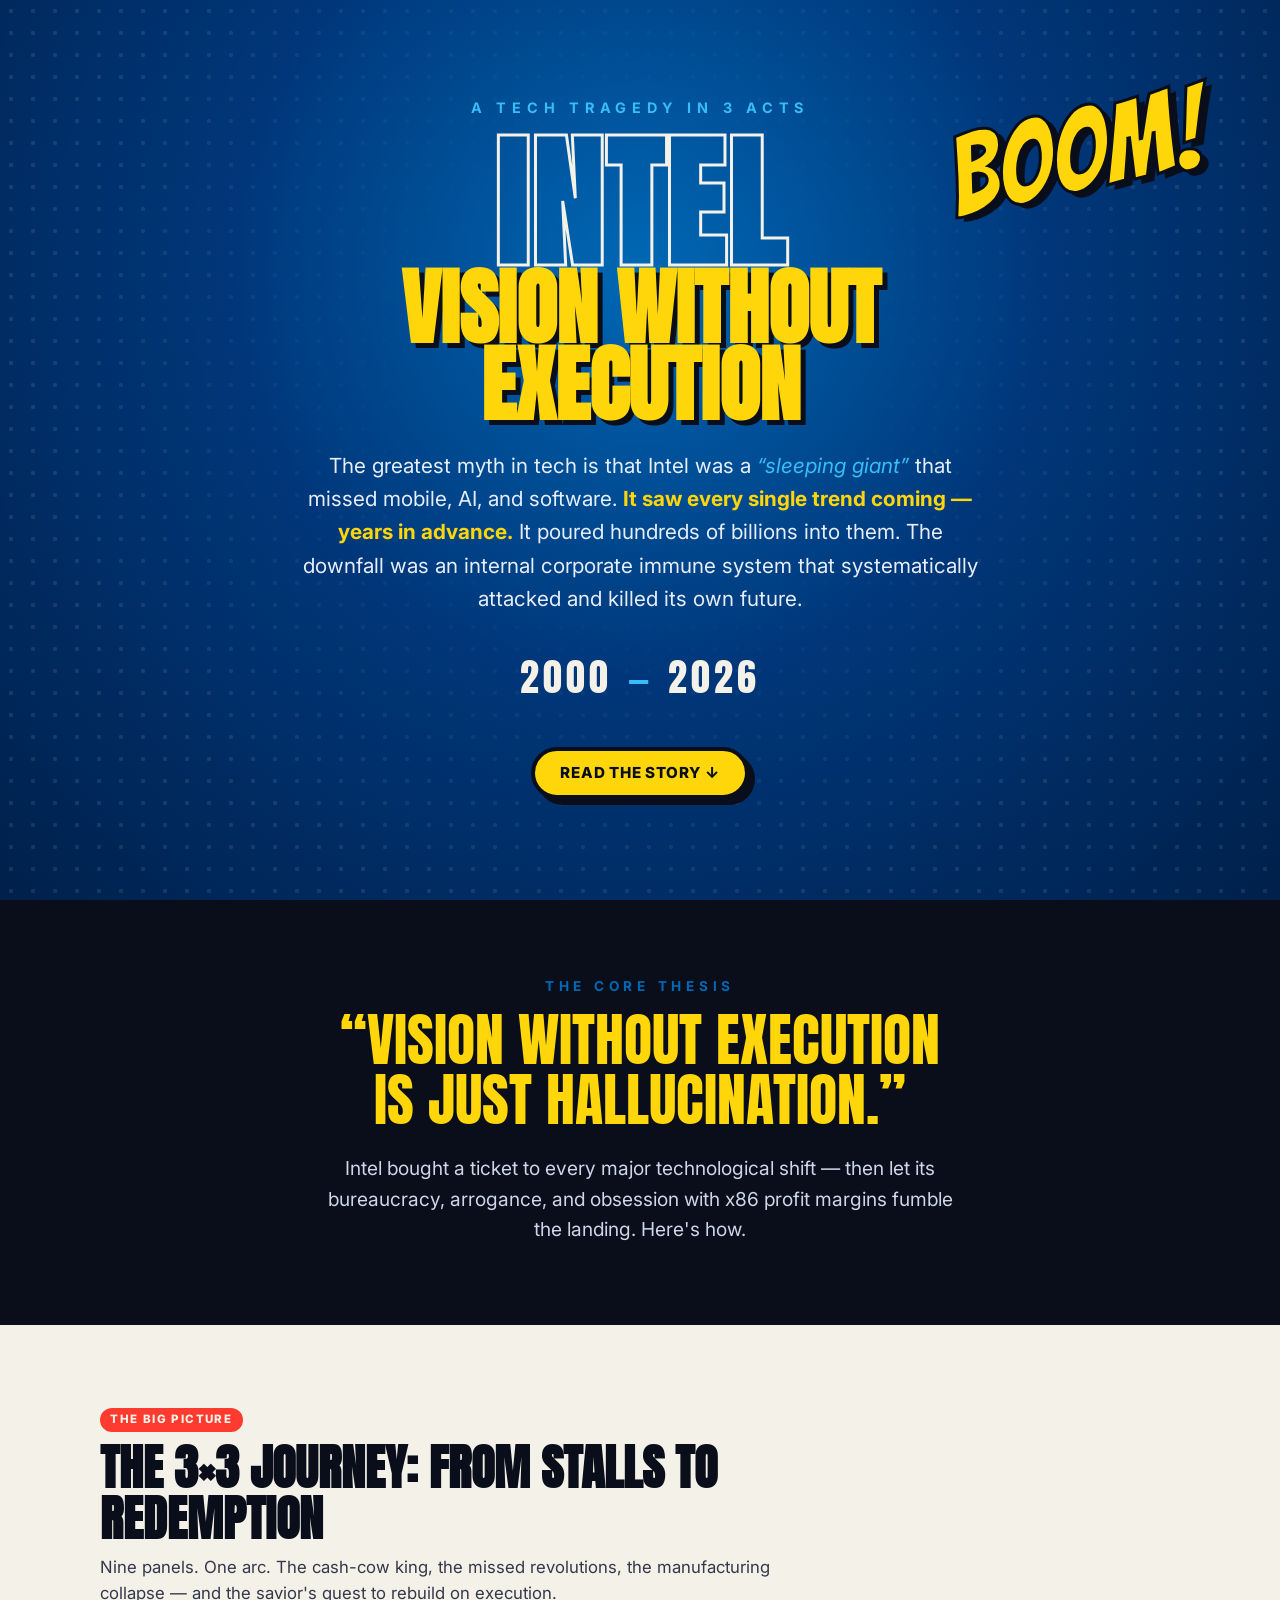
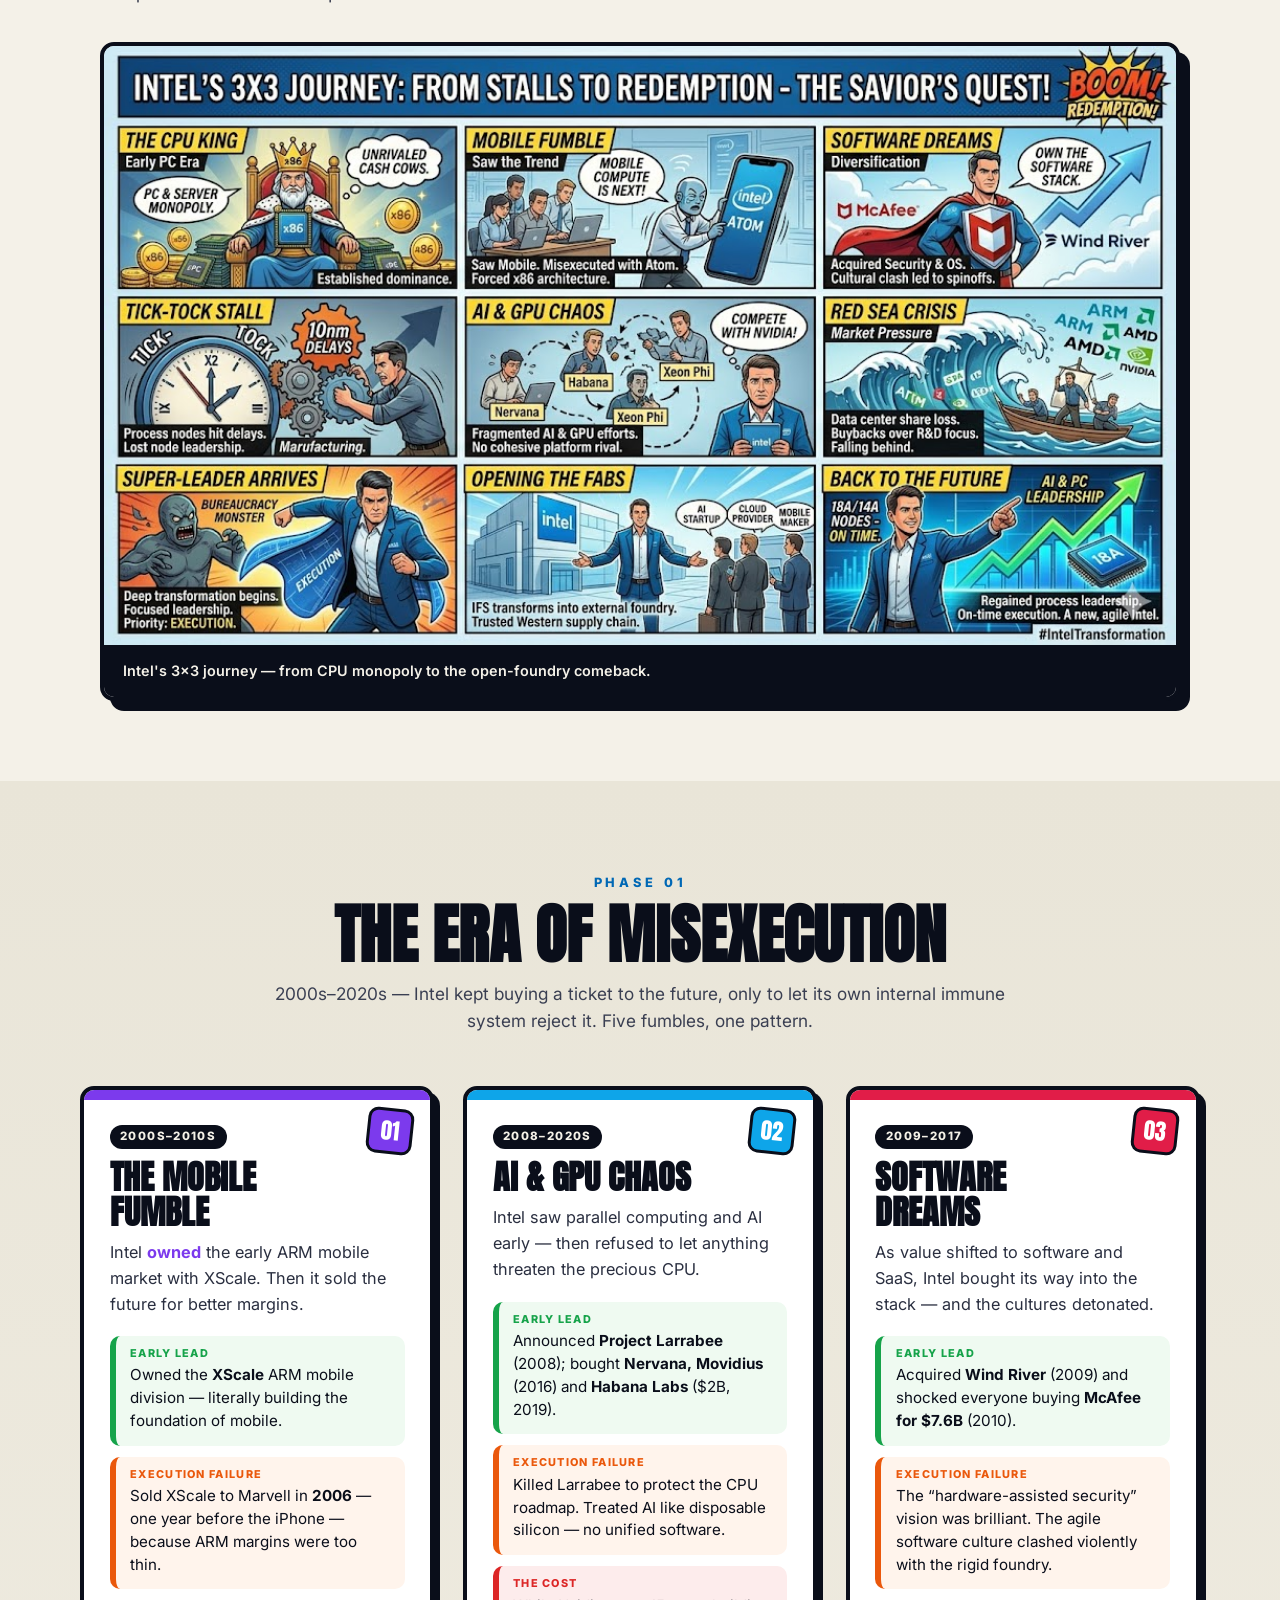
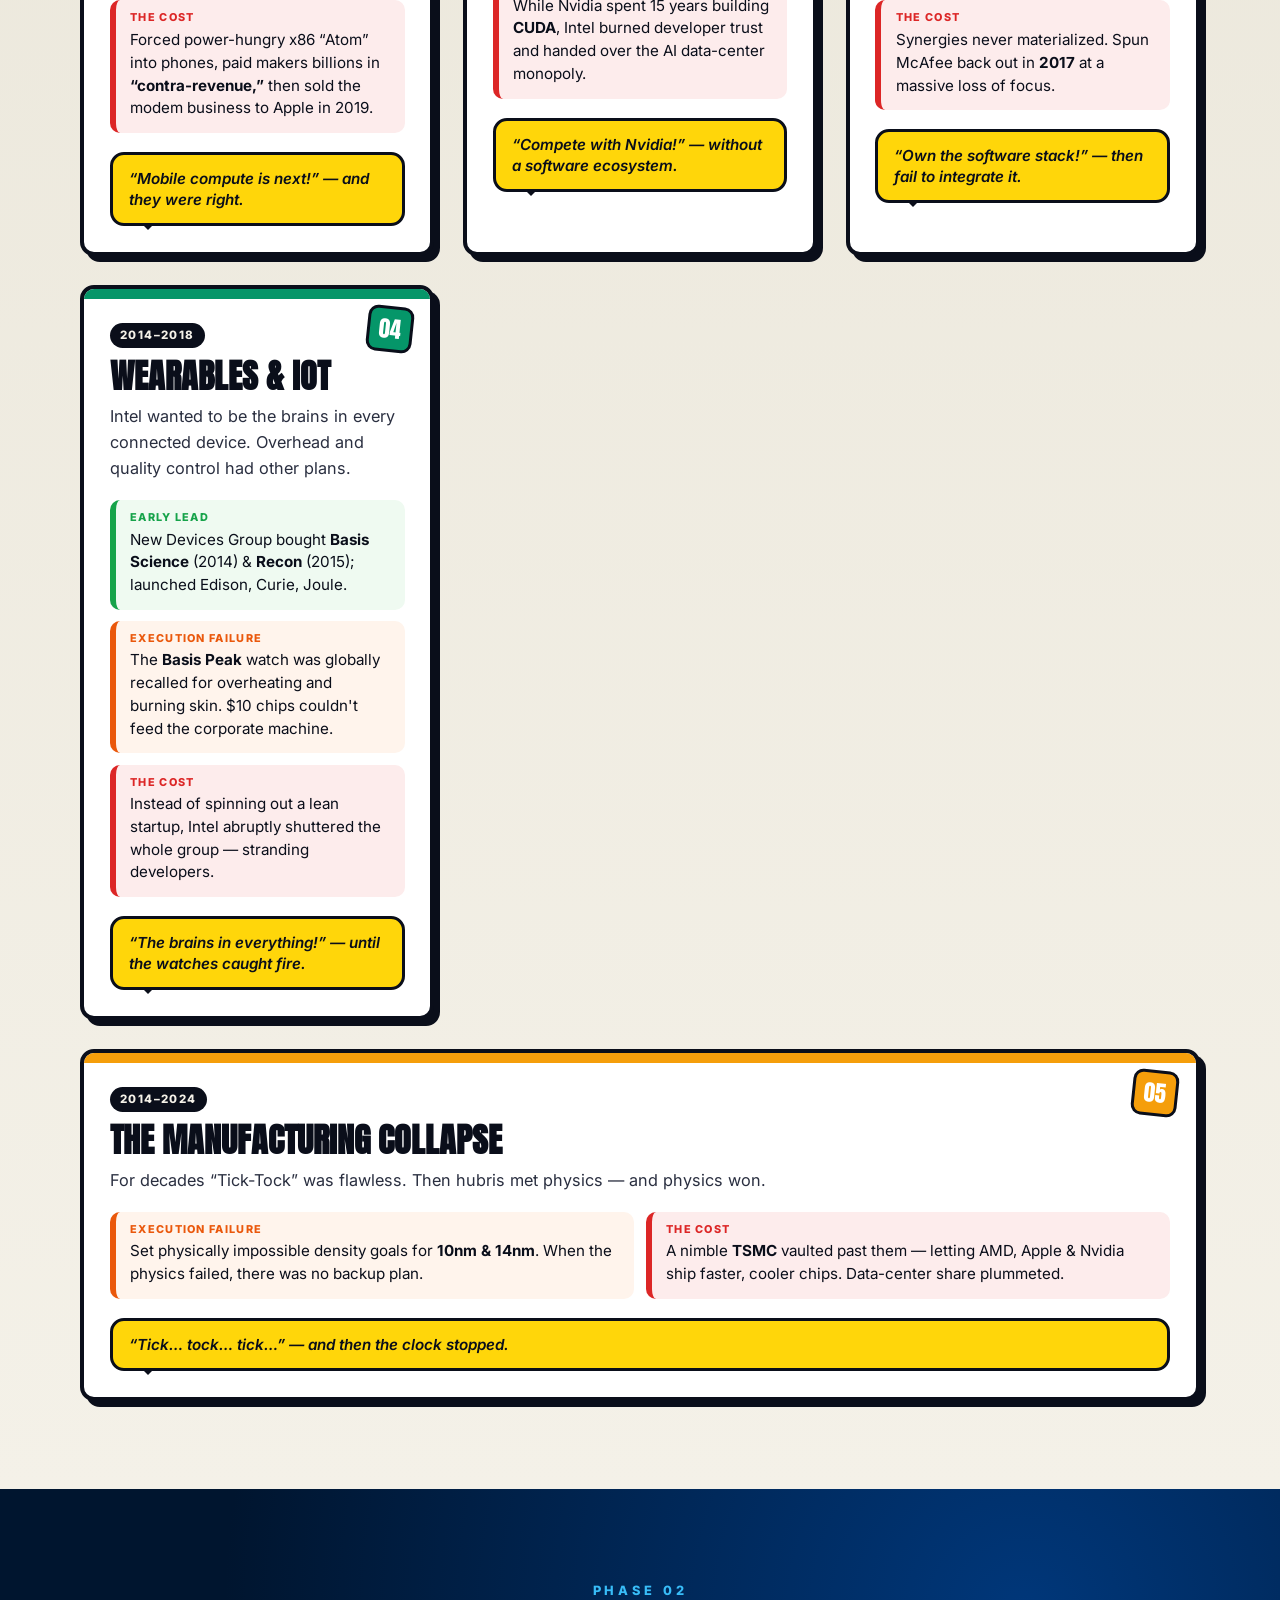
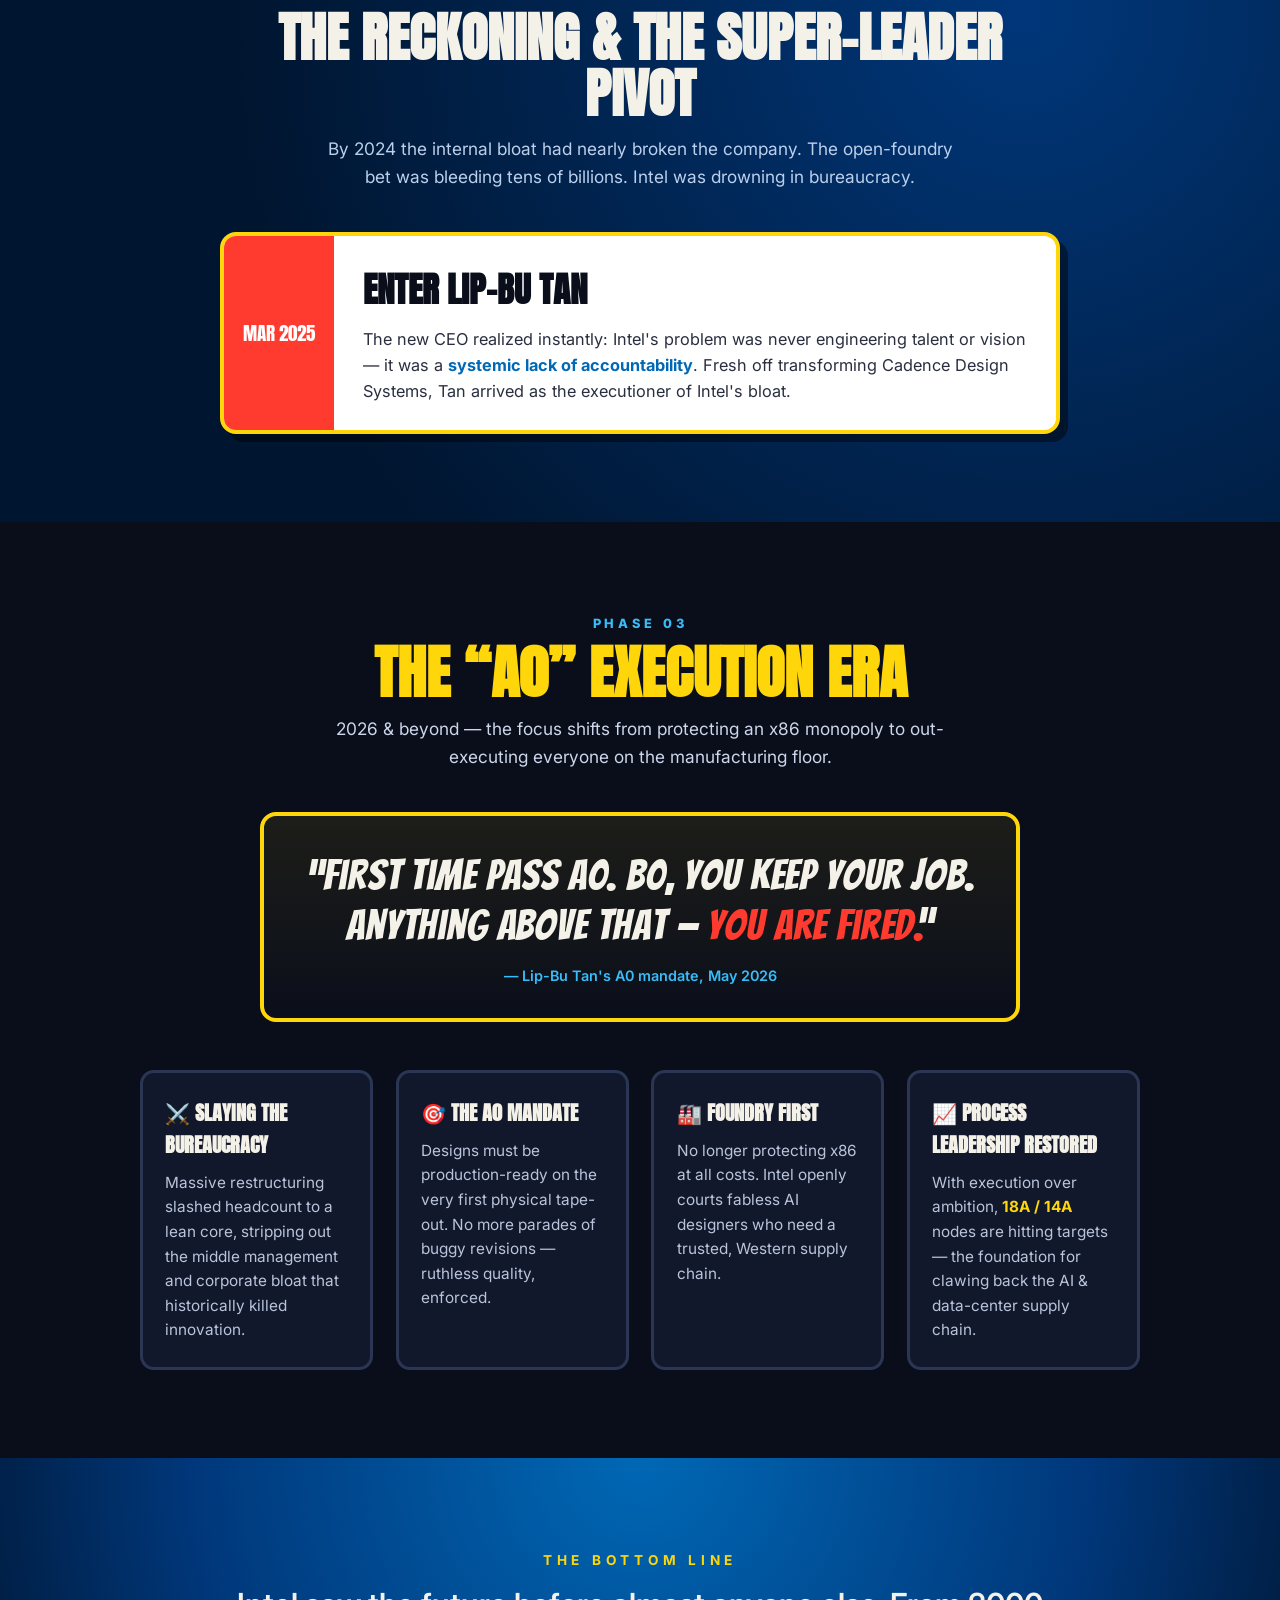
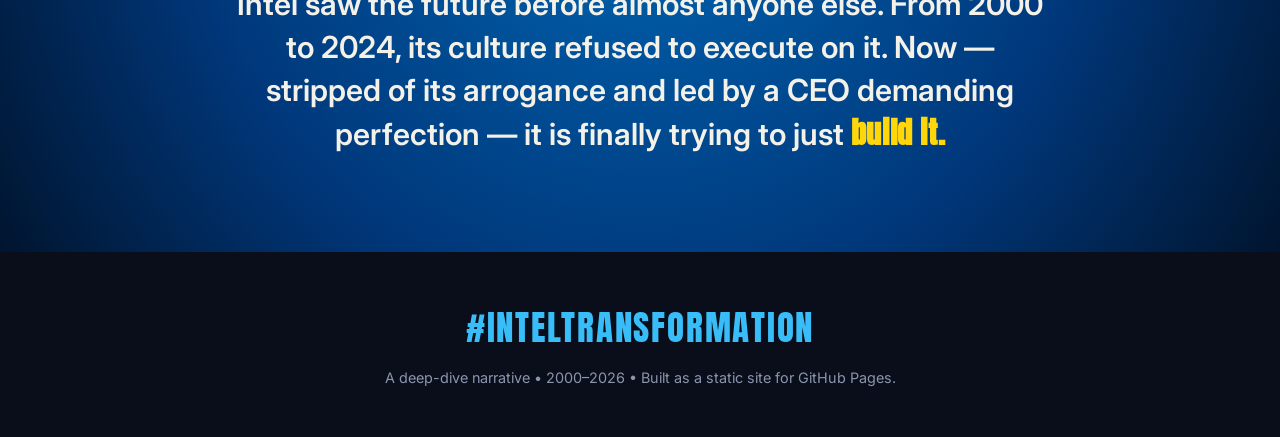
==== index.html @ d23769c8 "Intel: Vision Without Execution — comic-style deep dive (2000–2026) A single-page GitHub Pages site " ====
<!DOCTYPE html>
<html lang="en">
<head>
<meta charset="UTF-8" />
<meta name="viewport" content="width=device-width, initial-scale=1.0" />
<title>Intel: Vision Without Execution — The 3×3 Journey (2000–2026)</title>
<meta name="description" content="Intel never lacked vision — it lacked execution. A comic-style deep dive into how Intel saw every major tech revolution coming, fumbled all of them, and how the brutal 'A0' era under Lip-Bu Tan is forcing the turnaround." />
<link rel="preconnect" href="https://fonts.googleapis.com" />
<link rel="preconnect" href="https://fonts.gstatic.com" crossorigin />
<link href="https://fonts.googleapis.com/css2?family=Bangers&family=Anton&family=Archivo+Black&family=Inter:wght@400;500;600;700;800&display=swap" rel="stylesheet" />
<link rel="stylesheet" href="styles.css" />
</head>
<body>

<!-- ===== HERO ===== -->
<header class="hero">
  <div class="hero__halftone" aria-hidden="true"></div>
  <div class="hero__burst" aria-hidden="true">BOOM!</div>
  <div class="hero__inner">
    <p class="hero__kicker">A TECH TRAGEDY IN 3 ACTS</p>
    <h1 class="hero__title">
      <span class="hero__title-line stroke">INTEL</span>
      <span class="hero__title-line accent">VISION WITHOUT<br/>EXECUTION</span>
    </h1>
    <p class="hero__thesis">
      The greatest myth in tech is that Intel was a <em>“sleeping giant”</em> that missed mobile,
      AI, and software. <strong>It saw every single trend coming — years in advance.</strong>
      It poured hundreds of billions into them. The downfall was an internal corporate immune
      system that systematically attacked and killed its own future.
    </p>
    <div class="hero__years">
      <span>2000</span><span class="hero__dash">—</span><span>2026</span>
    </div>
    <a class="hero__scroll" href="#thesis">Read the story ↓</a>
  </div>
</header>

<!-- ===== THE THESIS BANNER ===== -->
<section id="thesis" class="thesis">
  <div class="thesis__panel">
    <h2 class="section-eyebrow">THE CORE THESIS</h2>
    <p class="thesis__big">“Vision without execution<br/>is just hallucination.”</p>
    <p class="thesis__sub">
      Intel bought a ticket to every major technological shift — then let its bureaucracy,
      arrogance, and obsession with x86 profit margins fumble the landing. Here's how.
    </p>
  </div>
</section>

<!-- ===== FEATURED INFOGRAPHIC ===== -->
<section class="feature">
  <div class="feature__wrap">
    <div class="feature__caption">
      <span class="tag tag--boom">THE BIG PICTURE</span>
      <h2>The 3×3 Journey: From Stalls to Redemption</h2>
      <p>Nine panels. One arc. The cash-cow king, the missed revolutions, the manufacturing
         collapse — and the savior's quest to rebuild on execution.</p>
    </div>
    <figure class="feature__figure">
      <img src="assets/intel-journey-infographic.png"
           alt="Intel's 3x3 Journey infographic: nine comic panels charting the rise, stalls, and redemption from the CPU King era through mobile, software, AI, the manufacturing tick-tock stall, market pressure, the arrival of a super-leader, opening the fabs, and the 18A/14A on-time turnaround." />
      <figcaption>Intel's 3×3 journey — from CPU monopoly to the open-foundry comeback.</figcaption>
    </figure>
  </div>
</section>

<!-- ===== PHASE 1: THE FUMBLES ===== -->
<section class="phase">
  <div class="phase__header">
    <span class="phase__num">PHASE 01</span>
    <h2 class="phase__title">The Era of Misexecution</h2>
    <p class="phase__dek">2000s–2020s — Intel kept buying a ticket to the future, only to let its
       own internal immune system reject it. Five fumbles, one pattern.</p>
  </div>

  <ol class="panels">

    <!-- 1: MOBILE -->
    <li class="panel panel--mobile">
      <div class="panel__chip">01</div>
      <span class="tag">2000s–2010s</span>
      <h3 class="panel__title">The Mobile Fumble</h3>
      <p class="panel__lead">Intel <strong>owned</strong> the early ARM mobile market with XScale.
         Then it sold the future for better margins.</p>
      <div class="panel__beats">
        <div class="beat beat--lead"><span>EARLY LEAD</span>
          Owned the <strong>XScale</strong> ARM mobile division — literally building the foundation of mobile.</div>
        <div class="beat beat--fail"><span>EXECUTION FAILURE</span>
          Sold XScale to Marvell in <strong>2006</strong> — one year before the iPhone — because ARM margins were too thin.</div>
        <div class="beat beat--cost"><span>THE COST</span>
          Forced power-hungry x86 “Atom” into phones, paid makers billions in <strong>“contra-revenue,”</strong> then sold the modem business to Apple in 2019.</div>
      </div>
      <p class="speech">“Mobile compute is next!” — and they were right.</p>
    </li>

    <!-- 2: AI & GPU -->
    <li class="panel panel--ai">
      <div class="panel__chip">02</div>
      <span class="tag">2008–2020s</span>
      <h3 class="panel__title">AI &amp; GPU Chaos</h3>
      <p class="panel__lead">Intel saw parallel computing and AI early — then refused to let
         anything threaten the precious CPU.</p>
      <div class="panel__beats">
        <div class="beat beat--lead"><span>EARLY LEAD</span>
          Announced <strong>Project Larrabee</strong> (2008); bought <strong>Nervana, Movidius</strong> (2016) and <strong>Habana Labs</strong> ($2B, 2019).</div>
        <div class="beat beat--fail"><span>EXECUTION FAILURE</span>
          Killed Larrabee to protect the CPU roadmap. Treated AI like disposable silicon — no unified software.</div>
        <div class="beat beat--cost"><span>THE COST</span>
          While Nvidia spent 15 years building <strong>CUDA</strong>, Intel burned developer trust and handed over the AI data-center monopoly.</div>
      </div>
      <p class="speech">“Compete with Nvidia!” — without a software ecosystem.</p>
    </li>

    <!-- 3: SOFTWARE -->
    <li class="panel panel--software">
      <div class="panel__chip">03</div>
      <span class="tag">2009–2017</span>
      <h3 class="panel__title">Software Dreams</h3>
      <p class="panel__lead">As value shifted to software and SaaS, Intel bought its way into
         the stack — and the cultures detonated.</p>
      <div class="panel__beats">
        <div class="beat beat--lead"><span>EARLY LEAD</span>
          Acquired <strong>Wind River</strong> (2009) and shocked everyone buying <strong>McAfee for $7.6B</strong> (2010).</div>
        <div class="beat beat--fail"><span>EXECUTION FAILURE</span>
          The “hardware-assisted security” vision was brilliant. The agile software culture clashed violently with the rigid foundry.</div>
        <div class="beat beat--cost"><span>THE COST</span>
          Synergies never materialized. Spun McAfee back out in <strong>2017</strong> at a massive loss of focus.</div>
      </div>
      <p class="speech">“Own the software stack!” — then fail to integrate it.</p>
    </li>

    <!-- 4: WEARABLES -->
    <li class="panel panel--iot">
      <div class="panel__chip">04</div>
      <span class="tag">2014–2018</span>
      <h3 class="panel__title">Wearables &amp; IoT</h3>
      <p class="panel__lead">Intel wanted to be the brains in every connected device. Overhead
         and quality control had other plans.</p>
      <div class="panel__beats">
        <div class="beat beat--lead"><span>EARLY LEAD</span>
          New Devices Group bought <strong>Basis Science</strong> (2014) &amp; <strong>Recon</strong> (2015); launched Edison, Curie, Joule.</div>
        <div class="beat beat--fail"><span>EXECUTION FAILURE</span>
          The <strong>Basis Peak</strong> watch was globally recalled for overheating and burning skin. $10 chips couldn't feed the corporate machine.</div>
        <div class="beat beat--cost"><span>THE COST</span>
          Instead of spinning out a lean startup, Intel abruptly shuttered the whole group — stranding developers.</div>
      </div>
      <p class="speech">“The brains in everything!” — until the watches caught fire.</p>
    </li>

    <!-- 5: MANUFACTURING -->
    <li class="panel panel--fab">
      <div class="panel__chip">05</div>
      <span class="tag">2014–2024</span>
      <h3 class="panel__title">The Manufacturing Collapse</h3>
      <p class="panel__lead">For decades “Tick-Tock” was flawless. Then hubris met physics — and
         physics won.</p>
      <div class="panel__beats">
        <div class="beat beat--fail"><span>EXECUTION FAILURE</span>
          Set physically impossible density goals for <strong>10nm &amp; 14nm</strong>. When the physics failed, there was no backup plan.</div>
        <div class="beat beat--cost"><span>THE COST</span>
          A nimble <strong>TSMC</strong> vaulted past them — letting AMD, Apple &amp; Nvidia ship faster, cooler chips. Data-center share plummeted.</div>
      </div>
      <p class="speech">“Tick… tock… tick…” — and then the clock stopped.</p>
    </li>

  </ol>
</section>

<!-- ===== PHASE 2: THE RECKONING ===== -->
<section class="reckoning">
  <div class="reckoning__inner">
    <span class="phase__num phase__num--light">PHASE 02</span>
    <h2 class="reckoning__title">The Reckoning &amp; the Super-Leader Pivot</h2>
    <p class="reckoning__dek">By 2024 the internal bloat had nearly broken the company. The open-foundry
       bet was bleeding tens of billions. Intel was drowning in bureaucracy.</p>

    <div class="leader">
      <div class="leader__badge">MAR 2025</div>
      <div class="leader__body">
        <h3>Enter Lip-Bu Tan</h3>
        <p>The new CEO realized instantly: Intel's problem was never engineering talent or vision —
           it was a <strong>systemic lack of accountability</strong>. Fresh off transforming Cadence
           Design Systems, Tan arrived as the executioner of Intel's bloat.</p>
      </div>
    </div>
  </div>
</section>

<!-- ===== PHASE 3: THE A0 ERA ===== -->
<section class="a0">
  <div class="a0__inner">
    <span class="phase__num phase__num--light">PHASE 03</span>
    <h2 class="a0__title">The “A0” Execution Era</h2>
    <p class="a0__dek">2026 &amp; beyond — the focus shifts from protecting an x86 monopoly to
       out-executing everyone on the manufacturing floor.</p>

    <blockquote class="edict">
      <p>“First time pass A0. B0, you keep your job.<br/>Anything above that — <span>you are fired.</span>”</p>
      <cite>— Lip-Bu Tan's A0 mandate, May 2026</cite>
    </blockquote>

    <div class="cards">
      <article class="card">
        <h3>⚔️ Slaying the Bureaucracy</h3>
        <p>Massive restructuring slashed headcount to a lean core, stripping out the middle
           management and corporate bloat that historically killed innovation.</p>
      </article>
      <article class="card">
        <h3>🎯 The A0 Mandate</h3>
        <p>Designs must be production-ready on the very first physical tape-out. No more
           parades of buggy revisions — ruthless quality, enforced.</p>
      </article>
      <article class="card">
        <h3>🏭 Foundry First</h3>
        <p>No longer protecting x86 at all costs. Intel openly courts fabless AI designers who
           need a trusted, Western supply chain.</p>
      </article>
      <article class="card">
        <h3>📈 Process Leadership Restored</h3>
        <p>With execution over ambition, <strong>18A / 14A</strong> nodes are hitting targets —
           the foundation for clawing back the AI &amp; data-center supply chain.</p>
      </article>
    </div>
  </div>
</section>

<!-- ===== BOTTOM LINE ===== -->
<section class="bottomline">
  <div class="bottomline__inner">
    <h2 class="section-eyebrow section-eyebrow--center">THE BOTTOM LINE</h2>
    <p class="bottomline__text">
      Intel saw the future before almost anyone else. From 2000 to 2024, its culture refused to
      execute on it. Now — stripped of its arrogance and led by a CEO demanding perfection —
      it is finally trying to just <strong>build it.</strong>
    </p>
  </div>
</section>

<footer class="footer">
  <p class="footer__tag">#IntelTransformation</p>
  <p class="footer__meta">A deep-dive narrative • 2000–2026 • Built as a static site for GitHub Pages.</p>
</footer>

<button id="toTop" class="to-top" aria-label="Back to top">↑</button>

<script src="script.js"></script>
</body>
</html>
---- styles.css ----
/* ============================================================
   INTEL: VISION WITHOUT EXECUTION — comic / infographic styling
   ============================================================ */

:root{
  --ink:        #0a0e1a;
  --paper:      #f4f1e8;
  --intel:      #0068b5;
  --intel-deep: #00377a;
  --sky:        #38bdf8;
  --pow:        #ffd60a;
  --boom:       #ff3b30;
  --good:       #16a34a;
  --bad:        #dc2626;
  --warn:       #ea580c;
  --line:       4px;

  --shadow-comic: 6px 6px 0 var(--ink);
  --shadow-lift:  10px 10px 0 var(--ink);
}

*{ box-sizing:border-box; margin:0; padding:0; }

html{ scroll-behavior:smooth; }

body{
  font-family:'Inter',system-ui,sans-serif;
  color:var(--ink);
  background:var(--paper);
  line-height:1.6;
  overflow-x:hidden;
  -webkit-font-smoothing:antialiased;
}

/* halftone dot texture helper */
.dots{
  background-image:radial-gradient(var(--ink) 1.4px, transparent 1.5px);
  background-size:14px 14px;
}

/* ---------- shared ---------- */
.tag{
  display:inline-block;
  font:800 .72rem/1 'Inter',sans-serif;
  letter-spacing:.12em;
  text-transform:uppercase;
  background:var(--ink);
  color:var(--paper);
  padding:.4rem .65rem;
  border-radius:999px;
}
.tag--boom{ background:var(--boom); }

.section-eyebrow{
  font:700 .85rem/1 'Inter',sans-serif;
  letter-spacing:.35em;
  text-transform:uppercase;
  color:var(--intel);
  margin-bottom:1rem;
}
.section-eyebrow--center{ text-align:center; color:var(--pow); }

/* ============================================================
   HERO
   ============================================================ */
.hero{
  position:relative;
  min-height:100vh;
  display:flex;
  align-items:center;
  justify-content:center;
  text-align:center;
  background:
    radial-gradient(circle at 50% 30%, var(--intel) 0%, var(--intel-deep) 45%, #00204a 100%);
  color:var(--paper);
  overflow:hidden;
  padding:6rem 1.5rem;
}
.hero__halftone{
  position:absolute; inset:0;
  background-image:radial-gradient(rgba(255,255,255,.18) 2px, transparent 2.5px);
  background-size:22px 22px;
  opacity:.5;
  mask-image:radial-gradient(circle at 50% 40%, transparent 25%, #000 70%);
  -webkit-mask-image:radial-gradient(circle at 50% 40%, transparent 25%, #000 70%);
}
.hero__burst{
  position:absolute;
  top:7%; right:6%;
  font-family:'Bangers',cursive;
  font-size:clamp(2.5rem,9vw,7rem);
  color:var(--pow);
  -webkit-text-stroke:3px var(--ink);
  transform:rotate(-12deg);
  text-shadow:var(--shadow-comic);
  animation:pop 2.4s ease-in-out infinite;
  pointer-events:none;
}
@keyframes pop{ 0%,100%{ transform:rotate(-12deg) scale(1);} 50%{ transform:rotate(-12deg) scale(1.08);} }

.hero__inner{ position:relative; max-width:880px; z-index:2; }

.hero__kicker{
  font:700 .9rem/1 'Inter',sans-serif;
  letter-spacing:.4em;
  text-transform:uppercase;
  color:var(--sky);
  margin-bottom:1.4rem;
}
.hero__title{ line-height:.92; margin-bottom:1.6rem; }
.hero__title-line{ display:block; font-family:'Anton',sans-serif; text-transform:uppercase; }
.hero__title-line.stroke{
  font-size:clamp(3.5rem,14vw,9rem);
  color:transparent;
  -webkit-text-stroke:3px var(--paper);
  letter-spacing:.02em;
}
.hero__title-line.accent{
  font-size:clamp(2.2rem,8vw,5.2rem);
  color:var(--pow);
  text-shadow:5px 5px 0 var(--ink);
}
.hero__thesis{
  font-size:clamp(1.02rem,2.1vw,1.3rem);
  max-width:680px;
  margin:0 auto 2rem;
  color:#e7eefb;
}
.hero__thesis strong{ color:var(--pow); }
.hero__thesis em{ color:var(--sky); font-style:italic; }

.hero__years{
  font-family:'Anton',sans-serif;
  font-size:clamp(1.4rem,4vw,2.4rem);
  letter-spacing:.1em;
  color:var(--paper);
  display:flex; gap:1rem; justify-content:center; align-items:center;
  margin-bottom:2.4rem;
}
.hero__dash{ color:var(--sky); }

.hero__scroll{
  display:inline-block;
  font:800 .95rem/1 'Inter',sans-serif;
  letter-spacing:.05em;
  text-transform:uppercase;
  color:var(--ink);
  background:var(--pow);
  border:var(--line) solid var(--ink);
  padding:.9rem 1.6rem;
  border-radius:999px;
  text-decoration:none;
  box-shadow:var(--shadow-comic);
  transition:transform .15s ease, box-shadow .15s ease;
}
.hero__scroll:hover{ transform:translate(-3px,-3px); box-shadow:var(--shadow-lift); }

/* ============================================================
   THESIS
   ============================================================ */
.thesis{
  background:var(--ink);
  color:var(--paper);
  padding:5rem 1.5rem;
}
.thesis__panel{ max-width:880px; margin:0 auto; text-align:center; }
.thesis__big{
  font-family:'Anton',sans-serif;
  font-size:clamp(1.8rem,5.5vw,3.6rem);
  line-height:1.05;
  color:var(--pow);
  margin-bottom:1.4rem;
  text-transform:uppercase;
}
.thesis__sub{ font-size:clamp(1rem,2vw,1.2rem); color:#cdd6ea; max-width:640px; margin:0 auto; }

/* ============================================================
   FEATURED INFOGRAPHIC
   ============================================================ */
.feature{ padding:5rem 1.5rem; background:var(--paper); }
.feature__wrap{ max-width:1080px; margin:0 auto; }
.feature__caption{ max-width:680px; margin-bottom:2.2rem; }
.feature__caption h2{
  font-family:'Anton',sans-serif;
  font-size:clamp(1.8rem,4.5vw,3rem);
  line-height:1.05;
  text-transform:uppercase;
  margin:.7rem 0 .6rem;
}
.feature__caption p{ font-size:1.05rem; color:#33384a; }

.feature__figure{
  border:var(--line) solid var(--ink);
  border-radius:14px;
  overflow:hidden;
  box-shadow:var(--shadow-lift);
  background:#fff;
}
.feature__figure img{ display:block; width:100%; height:auto; }
.feature__figure figcaption{
  font:600 .9rem/1.4 'Inter',sans-serif;
  padding:1rem 1.2rem;
  background:var(--ink);
  color:var(--paper);
}

/* ============================================================
   PHASE 1 — PANELS
   ============================================================ */
.phase{ padding:5.5rem 1.5rem; background:linear-gradient(180deg,#e9e5d8,#f4f1e8); }
.phase__header{ max-width:780px; margin:0 auto 3.2rem; text-align:center; }
.phase__num{
  font:800 .8rem/1 'Inter',sans-serif;
  letter-spacing:.3em;
  color:var(--intel);
  text-transform:uppercase;
}
.phase__num--light{ color:var(--sky); }
.phase__title{
  font-family:'Anton',sans-serif;
  font-size:clamp(2rem,6vw,4rem);
  text-transform:uppercase;
  line-height:1;
  margin:.5rem 0 .8rem;
}
.phase__dek{ font-size:1.08rem; color:#3a3f52; }

.panels{
  list-style:none;
  max-width:1120px;
  margin:0 auto;
  display:grid;
  grid-template-columns:repeat(auto-fit,minmax(330px,1fr));
  gap:1.8rem;
}
/* last (manufacturing) panel spans wider on big screens for rhythm */
.panel--fab{ grid-column:1/-1; }

.panel{
  position:relative;
  background:#fff;
  border:var(--line) solid var(--ink);
  border-radius:14px;
  padding:2rem 1.6rem 1.6rem;
  box-shadow:var(--shadow-comic);
  transition:transform .18s ease, box-shadow .18s ease;
  overflow:hidden;
}
.panel::before{
  content:"";
  position:absolute; inset:0 0 auto 0;
  height:10px;
  background:var(--accent,var(--intel));
}
.panel:hover{ transform:translate(-4px,-4px); box-shadow:var(--shadow-lift); }

.panel--mobile  { --accent:#7c3aed; }
.panel--ai      { --accent:#0ea5e9; }
.panel--software{ --accent:#e11d48; }
.panel--iot     { --accent:#059669; }
.panel--fab     { --accent:#f59e0b; }

.panel__chip{
  position:absolute;
  top:1.1rem; right:1.1rem;
  width:46px; height:46px;
  display:grid; place-items:center;
  font-family:'Anton',sans-serif;
  font-size:1.4rem;
  color:#fff;
  background:var(--accent,var(--intel));
  border:3px solid var(--ink);
  border-radius:10px;
  transform:rotate(6deg);
}
.panel__title{
  font-family:'Anton',sans-serif;
  font-size:clamp(1.5rem,3vw,2.1rem);
  text-transform:uppercase;
  line-height:1.02;
  margin:.7rem 0 .6rem;
  max-width:80%;
}
.panel__lead{ font-size:1.02rem; color:#2a2f40; margin-bottom:1.2rem; }
.panel__lead strong{ color:var(--accent,var(--intel)); }

.panel__beats{ display:grid; gap:.7rem; margin-bottom:1.2rem; }
.beat{
  font-size:.95rem;
  line-height:1.5;
  padding:.75rem .9rem .8rem;
  border-radius:10px;
  border-left:6px solid;
  background:#f6f7fb;
}
.beat span{
  display:block;
  font:800 .68rem/1 'Inter',sans-serif;
  letter-spacing:.12em;
  text-transform:uppercase;
  margin-bottom:.35rem;
}
.beat strong{ color:var(--ink); }
.beat--lead{ border-color:var(--good); background:#effaf1; }
.beat--lead span{ color:var(--good); }
.beat--fail{ border-color:var(--warn); background:#fff4ec; }
.beat--fail span{ color:var(--warn); }
.beat--cost{ border-color:var(--bad); background:#fdecec; }
.beat--cost span{ color:var(--bad); }

.speech{
  position:relative;
  font:600 .95rem/1.4 'Inter',sans-serif;
  font-style:italic;
  background:var(--pow);
  color:var(--ink);
  border:3px solid var(--ink);
  border-radius:14px;
  padding:.8rem 1rem;
  margin-top:.4rem;
}
.speech::after{
  content:"";
  position:absolute;
  left:28px; bottom:-14px;
  border:7px solid transparent;
  border-top-color:var(--ink);
}

.panel--fab .panel__beats{ grid-template-columns:1fr 1fr; }
@media(max-width:640px){ .panel--fab .panel__beats{ grid-template-columns:1fr; } }

/* ============================================================
   PHASE 2 — RECKONING
   ============================================================ */
.reckoning{
  background:radial-gradient(circle at 80% 20%, var(--intel-deep), #00152f 70%);
  color:var(--paper);
  padding:5.5rem 1.5rem;
}
.reckoning__inner{ max-width:840px; margin:0 auto; text-align:center; }
.reckoning__title{
  font-family:'Anton',sans-serif;
  font-size:clamp(1.9rem,5vw,3.4rem);
  text-transform:uppercase;
  line-height:1.02;
  margin:.5rem 0 .9rem;
}
.reckoning__dek{ font-size:1.08rem; color:#bcd0ec; max-width:640px; margin:0 auto 2.6rem; }

.leader{
  display:flex;
  align-items:stretch;
  gap:0;
  text-align:left;
  background:#fff;
  color:var(--ink);
  border:var(--line) solid var(--pow);
  border-radius:16px;
  overflow:hidden;
  box-shadow:8px 8px 0 rgba(0,0,0,.45);
}
.leader__badge{
  flex:0 0 110px;
  display:grid; place-items:center;
  font-family:'Anton',sans-serif;
  font-size:1.2rem;
  text-align:center;
  background:var(--boom);
  color:#fff;
  padding:1rem;
}
.leader__body{ padding:1.6rem 1.8rem; }
.leader__body h3{
  font-family:'Anton',sans-serif;
  font-size:clamp(1.5rem,3.5vw,2.2rem);
  text-transform:uppercase;
  margin-bottom:.5rem;
}
.leader__body p{ font-size:1.02rem; color:#2a2f40; }
.leader__body strong{ color:var(--intel); }
@media(max-width:560px){ .leader{ flex-direction:column; } .leader__badge{ flex-basis:auto; padding:.7rem; } }

/* ============================================================
   PHASE 3 — A0 ERA
   ============================================================ */
.a0{
  background:var(--ink) ;
  color:var(--paper);
  padding:5.5rem 1.5rem;
  position:relative;
}
.a0__inner{ max-width:1000px; margin:0 auto; text-align:center; }
.a0__title{
  font-family:'Anton',sans-serif;
  font-size:clamp(2rem,5.5vw,3.6rem);
  text-transform:uppercase;
  line-height:1.02;
  margin:.5rem 0 .8rem;
  color:var(--pow);
}
.a0__dek{ font-size:1.08rem; color:#cdd6ea; max-width:660px; margin:0 auto 2.6rem; }

.edict{
  border:var(--line) solid var(--pow);
  border-radius:16px;
  padding:2.2rem 1.5rem;
  margin:0 auto 3rem;
  max-width:760px;
  background:linear-gradient(180deg,rgba(255,214,10,.08),transparent);
}
.edict p{
  font-family:'Bangers',cursive;
  font-size:clamp(1.4rem,4.5vw,2.6rem);
  letter-spacing:.02em;
  line-height:1.2;
}
.edict p span{ color:var(--boom); }
.edict cite{
  display:block;
  font:600 .9rem/1 'Inter',sans-serif;
  font-style:normal;
  color:var(--sky);
  margin-top:1.1rem;
}

.cards{
  display:grid;
  grid-template-columns:repeat(auto-fit,minmax(230px,1fr));
  gap:1.4rem;
  text-align:left;
}
.card{
  background:#11182b;
  border:3px solid #2a3654;
  border-radius:14px;
  padding:1.5rem 1.4rem;
  transition:transform .18s ease, border-color .18s ease;
}
.card:hover{ transform:translateY(-5px); border-color:var(--sky); }
.card h3{
  font-family:'Anton',sans-serif;
  font-size:1.25rem;
  text-transform:uppercase;
  margin-bottom:.6rem;
  color:var(--paper);
}
.card p{ font-size:.96rem; color:#b9c4dc; }
.card strong{ color:var(--pow); }

/* ============================================================
   BOTTOM LINE
   ============================================================ */
.bottomline{
  background:radial-gradient(circle at 50% 0%, var(--intel) 0%, var(--intel-deep) 60%, #00152f 100%);
  color:var(--paper);
  padding:6rem 1.5rem;
}
.bottomline__inner{ max-width:820px; margin:0 auto; text-align:center; }
.bottomline__text{
  font-size:clamp(1.2rem,3vw,1.9rem);
  font-weight:600;
  line-height:1.4;
}
.bottomline__text strong{
  font-family:'Anton',sans-serif;
  color:var(--pow);
  letter-spacing:.02em;
}

/* ============================================================
   FOOTER
   ============================================================ */
.footer{
  background:var(--ink);
  color:var(--paper);
  text-align:center;
  padding:3rem 1.5rem;
}
.footer__tag{
  font-family:'Anton',sans-serif;
  font-size:clamp(1.4rem,4vw,2.2rem);
  color:var(--sky);
  text-transform:uppercase;
  letter-spacing:.05em;
  margin-bottom:.6rem;
}
.footer__meta{ font-size:.9rem; color:#8a95ad; }

/* ============================================================
   BACK TO TOP
   ============================================================ */
.to-top{
  position:fixed;
  bottom:1.4rem; right:1.4rem;
  width:50px; height:50px;
  font-size:1.4rem;
  color:var(--ink);
  background:var(--pow);
  border:3px solid var(--ink);
  border-radius:50%;
  cursor:pointer;
  box-shadow:var(--shadow-comic);
  opacity:0; pointer-events:none;
  transform:translateY(20px);
  transition:opacity .25s ease, transform .25s ease;
  z-index:50;
}
.to-top.show{ opacity:1; pointer-events:auto; transform:translateY(0); }
.to-top:hover{ transform:translate(-2px,-2px); }

/* ============================================================
   ENTRANCE ANIMATION
   ============================================================ */
.reveal{ opacity:0; transform:translateY(28px); transition:opacity .6s ease, transform .6s ease; }
.reveal.in{ opacity:1; transform:none; }

@media(prefers-reduced-motion:reduce){
  *{ animation:none !important; scroll-behavior:auto; }
  .reveal{ opacity:1; transform:none; transition:none; }
}
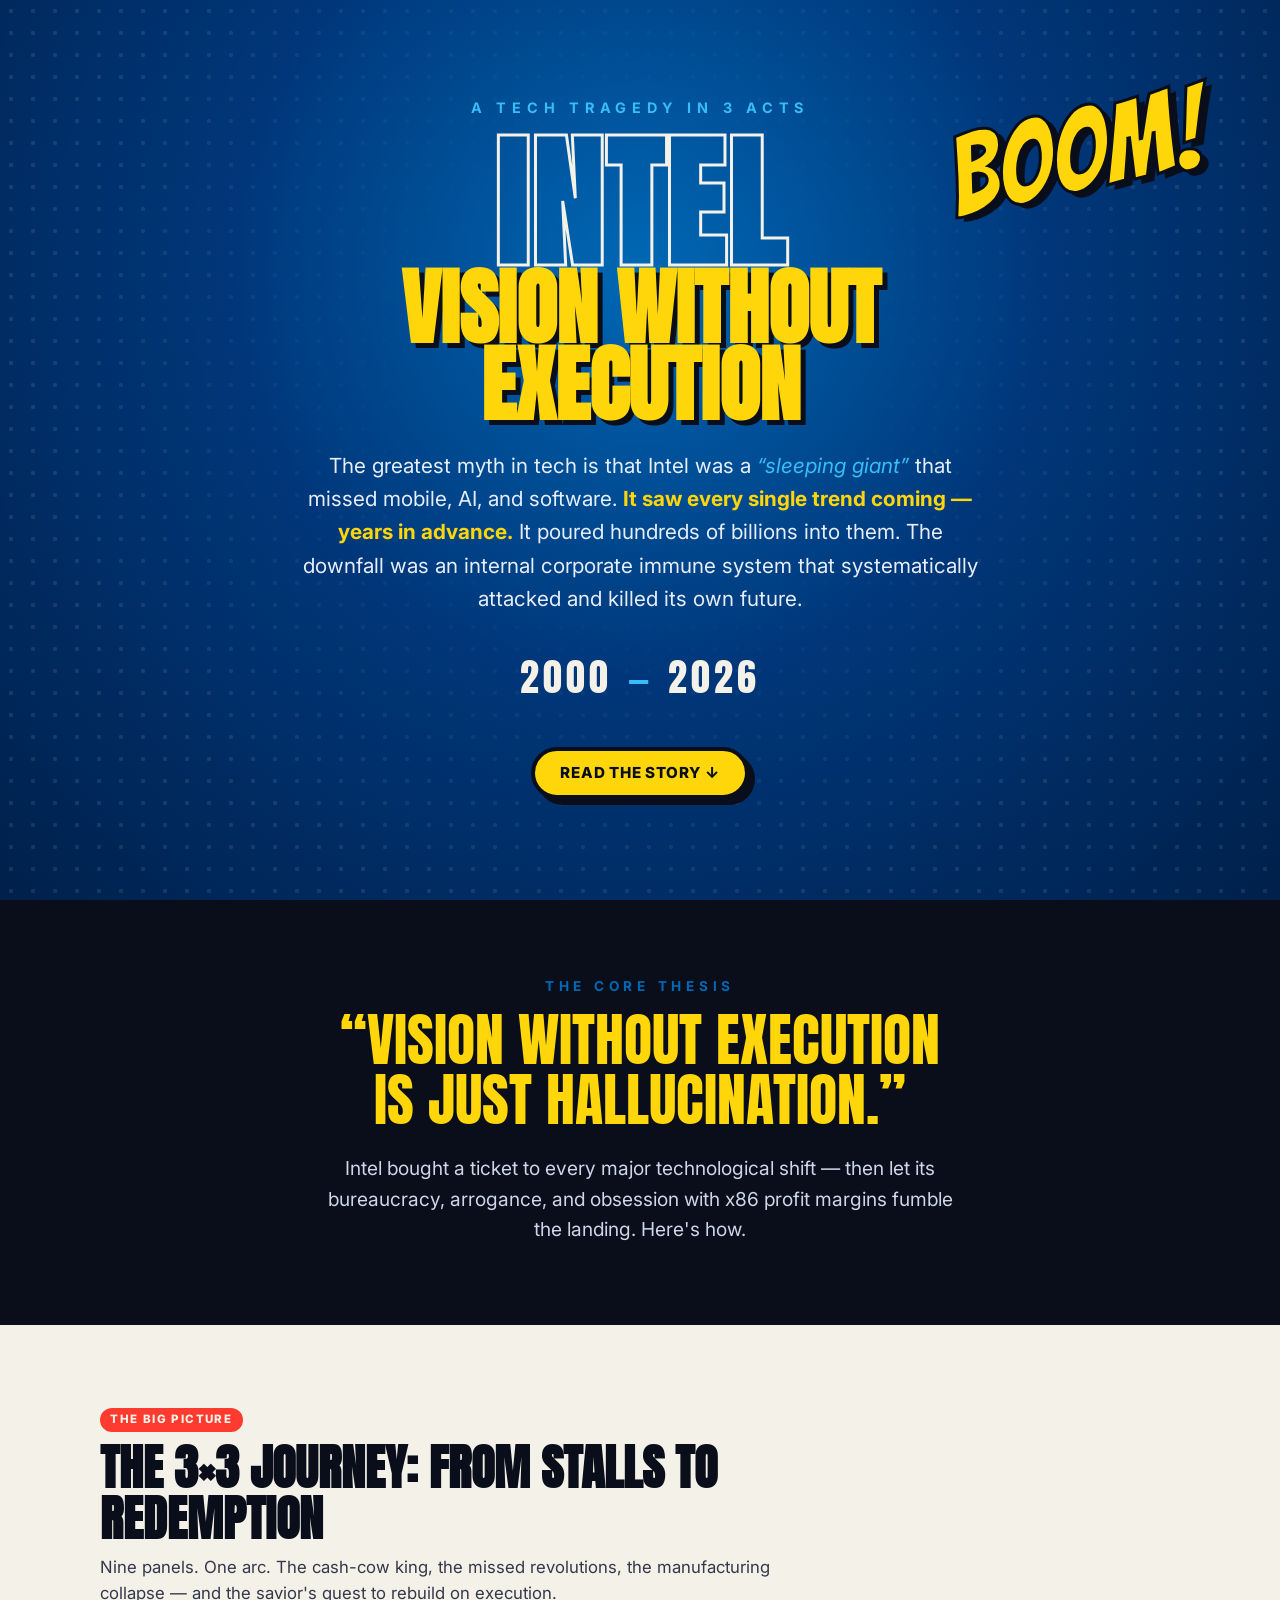
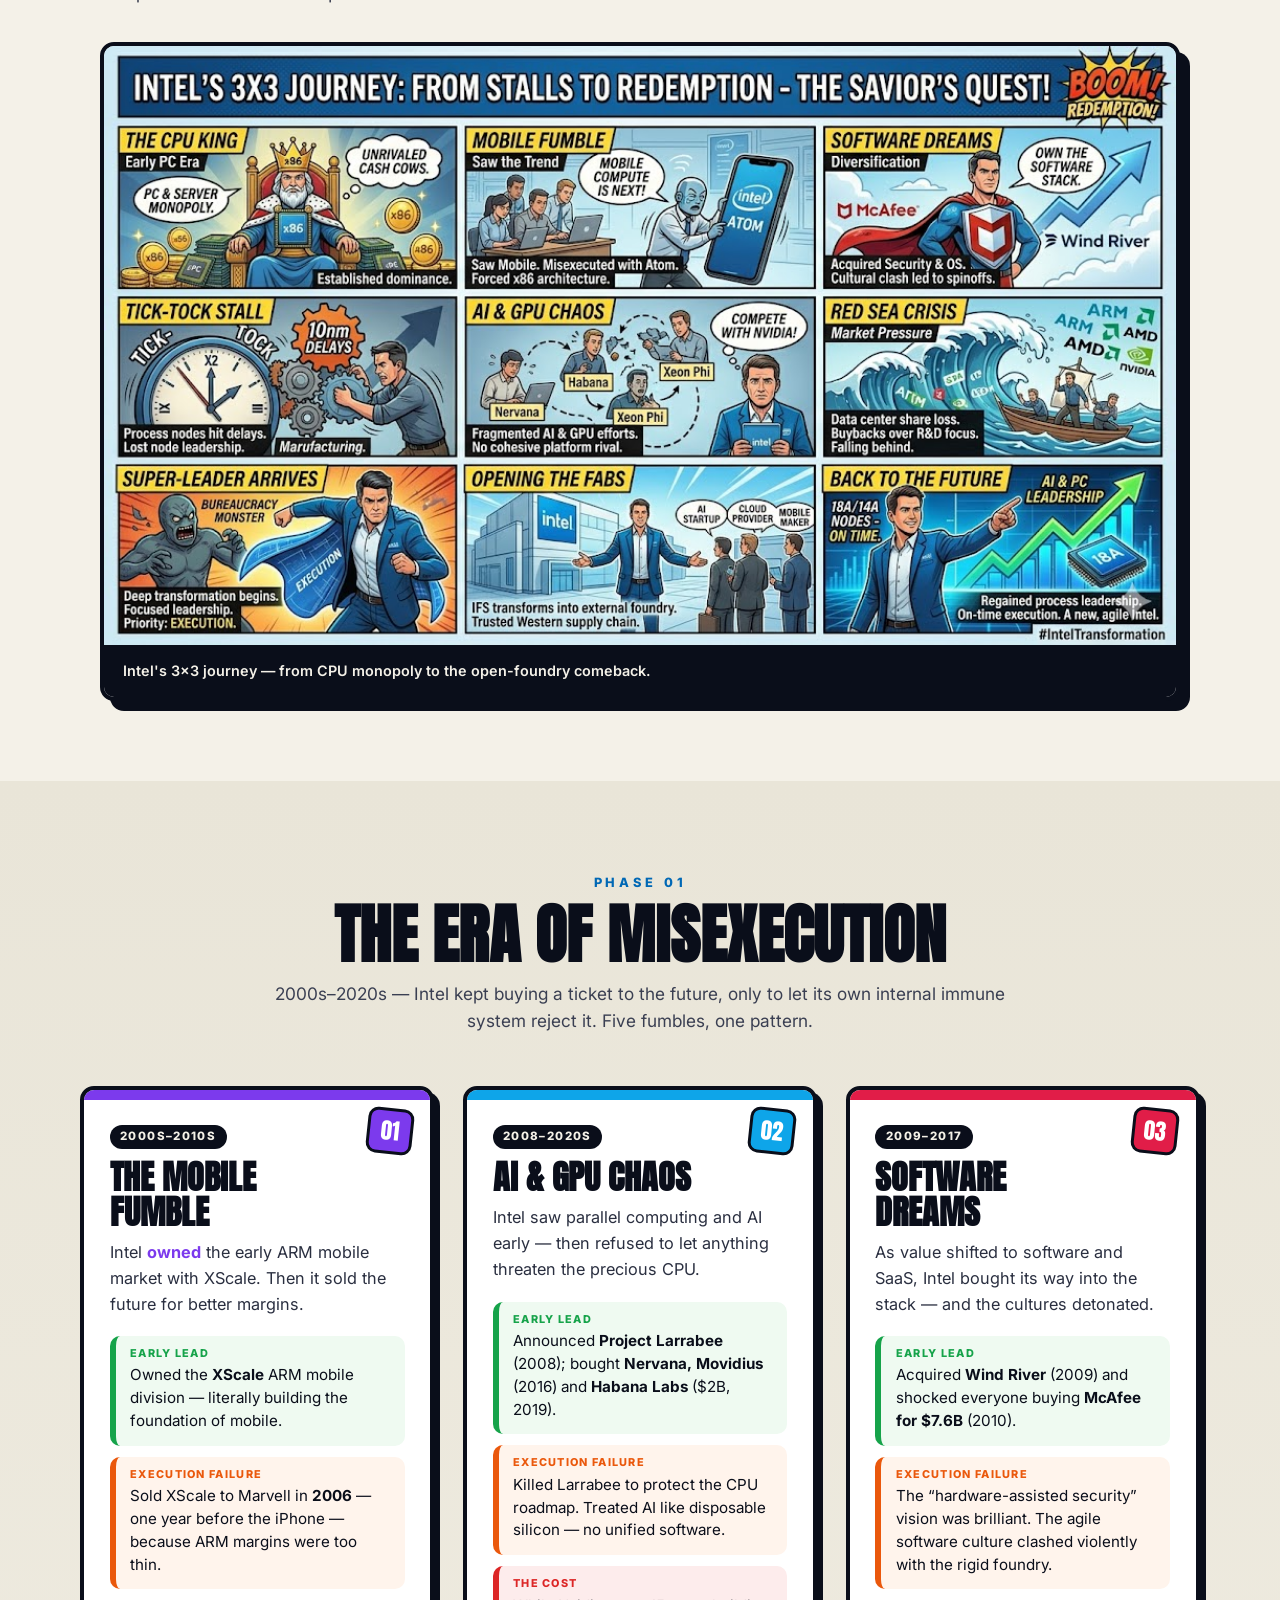
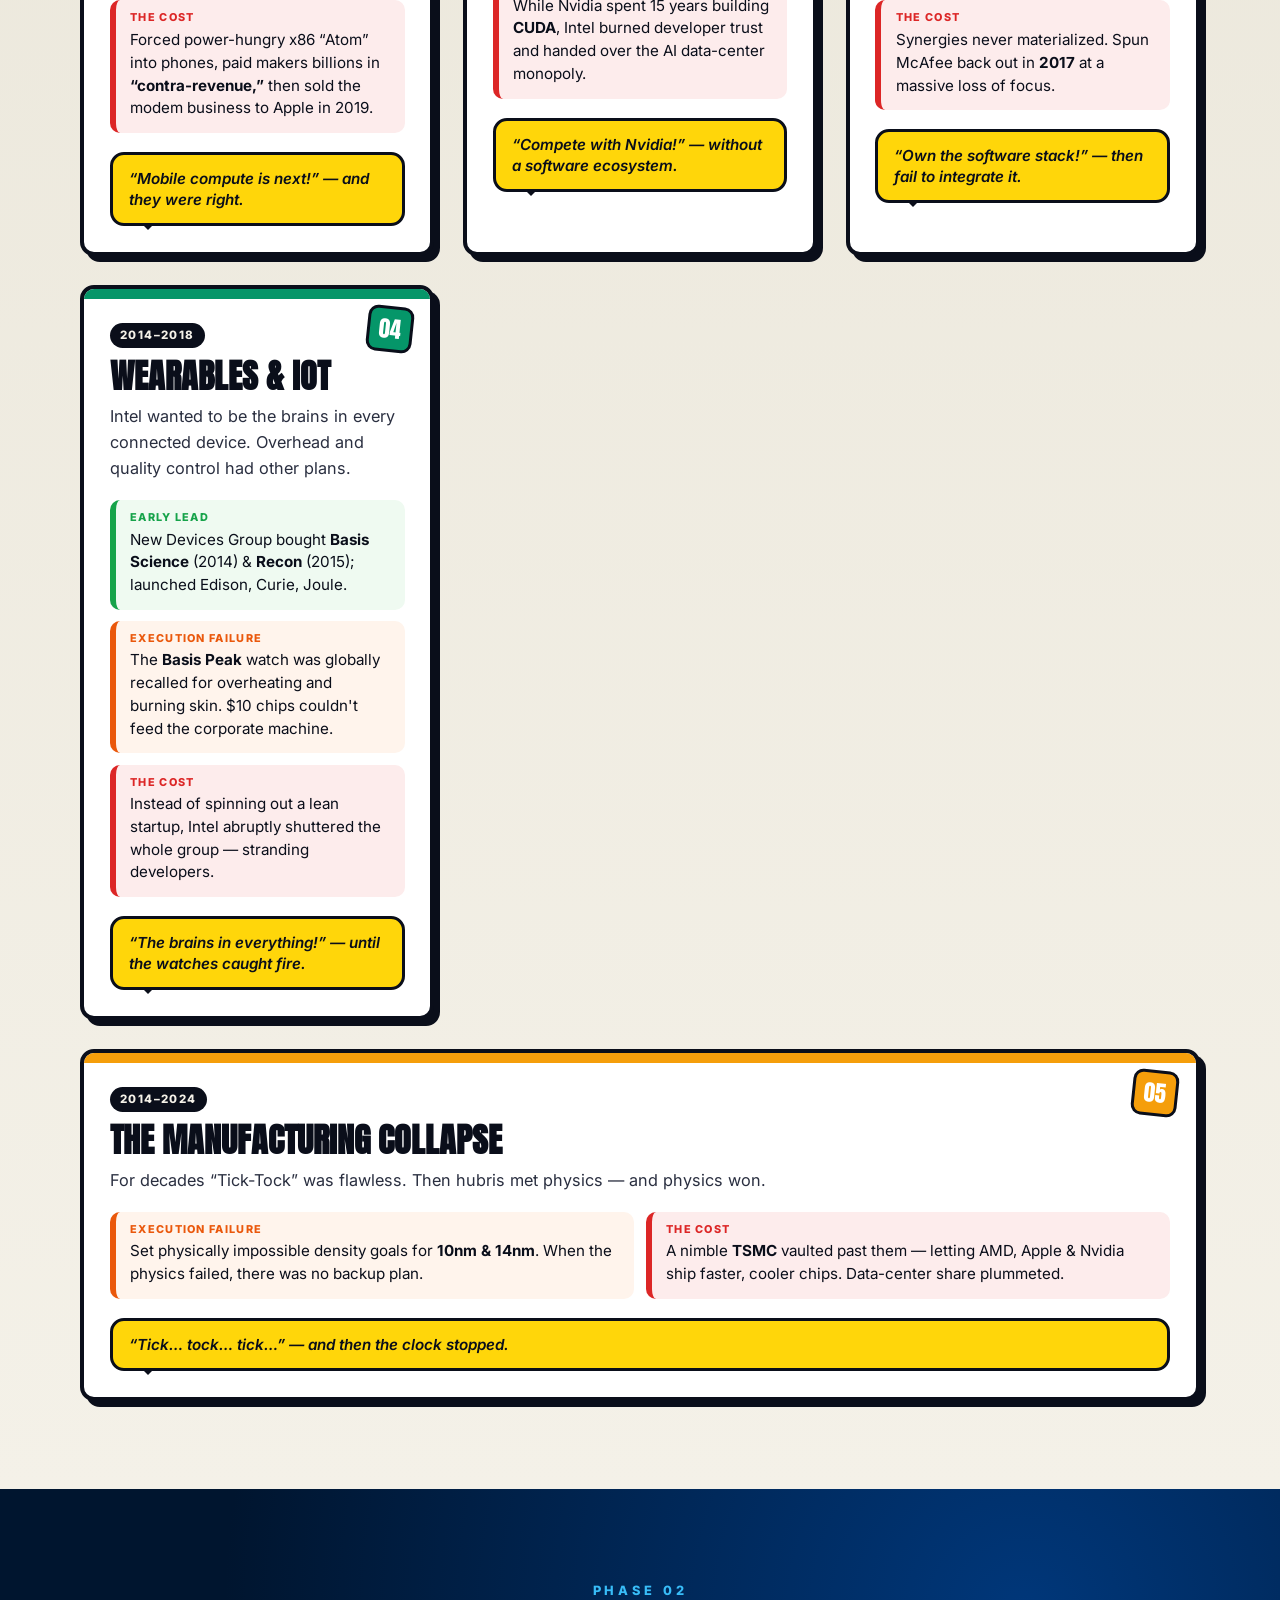
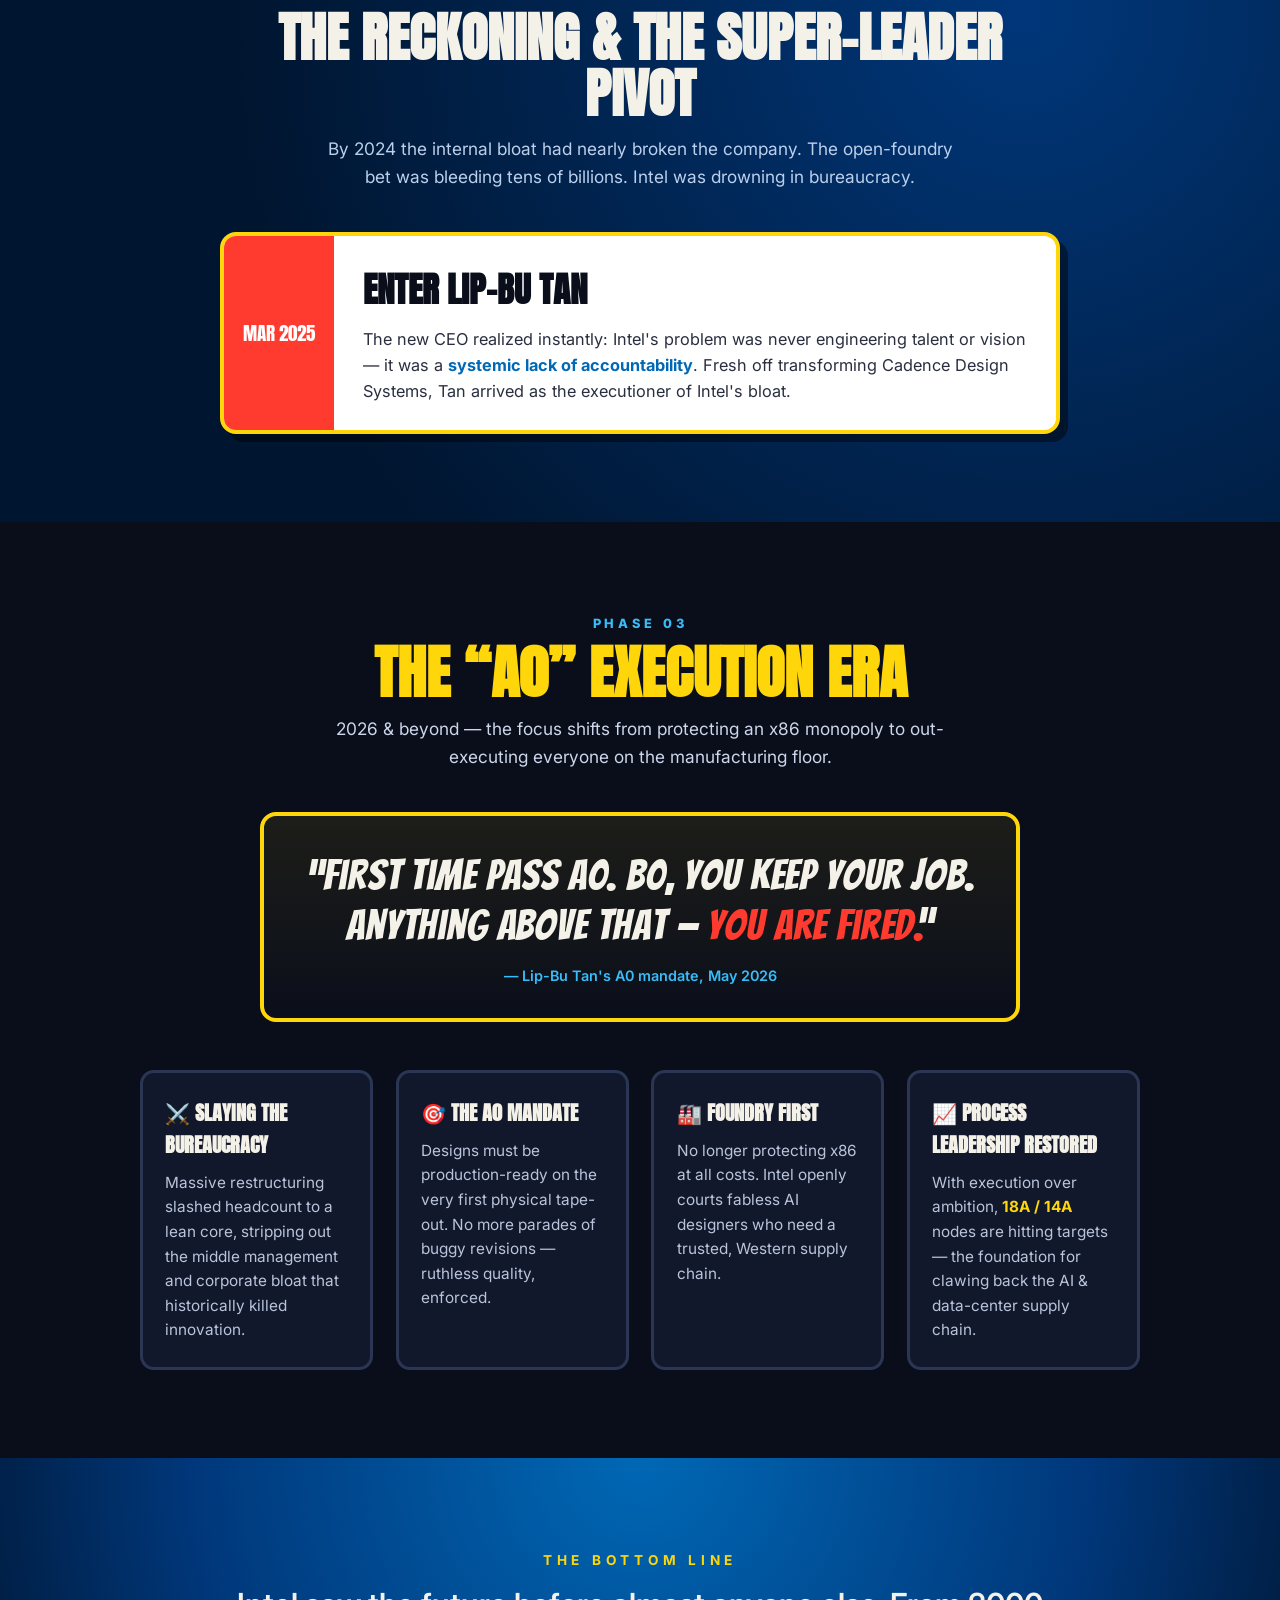
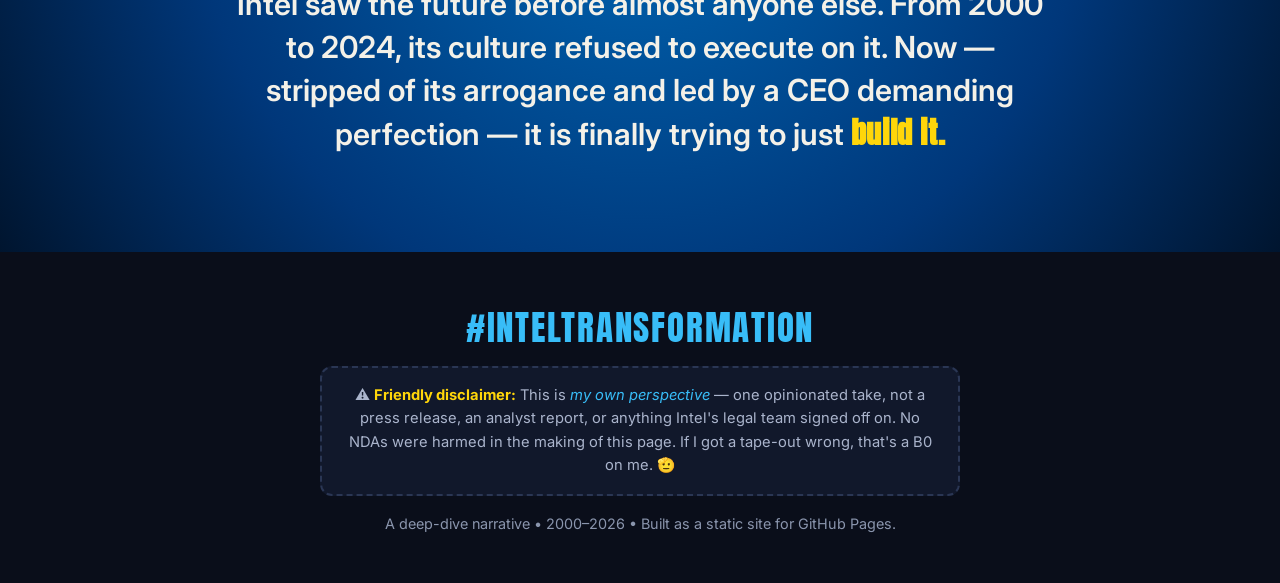
==== commit 42cfd96d: "Add personal-perspective disclaimer with a wink Co-Authored-By: Claude Opus 4.7 <noreply@anthropic.c" ====
--- a/index.html
+++ b/index.html
@@ -238,6 +238,11 @@
 
 <footer class="footer">
   <p class="footer__tag">#IntelTransformation</p>
+  <p class="footer__disclaimer">
+    ⚠️ <strong>Friendly disclaimer:</strong> This is <em>my own perspective</em> — one opinionated take,
+    not a press release, an analyst report, or anything Intel's legal team signed off on.
+    No NDAs were harmed in the making of this page. If I got a tape-out wrong, that's a B0 on me. 🫡
+  </p>
   <p class="footer__meta">A deep-dive narrative • 2000–2026 • Built as a static site for GitHub Pages.</p>
 </footer>
 
--- a/styles.css
+++ b/styles.css
@@ -485,6 +485,19 @@
   letter-spacing:.05em;
   margin-bottom:.6rem;
 }
+.footer__disclaimer{
+  max-width:640px;
+  margin:0 auto 1rem;
+  font-size:.92rem;
+  line-height:1.6;
+  color:#aab4cc;
+  background:#11182b;
+  border:2px dashed #2a3654;
+  border-radius:12px;
+  padding:1rem 1.2rem;
+}
+.footer__disclaimer strong{ color:var(--pow); }
+.footer__disclaimer em{ color:var(--sky); font-style:italic; }
 .footer__meta{ font-size:.9rem; color:#8a95ad; }
 
 /* ============================================================
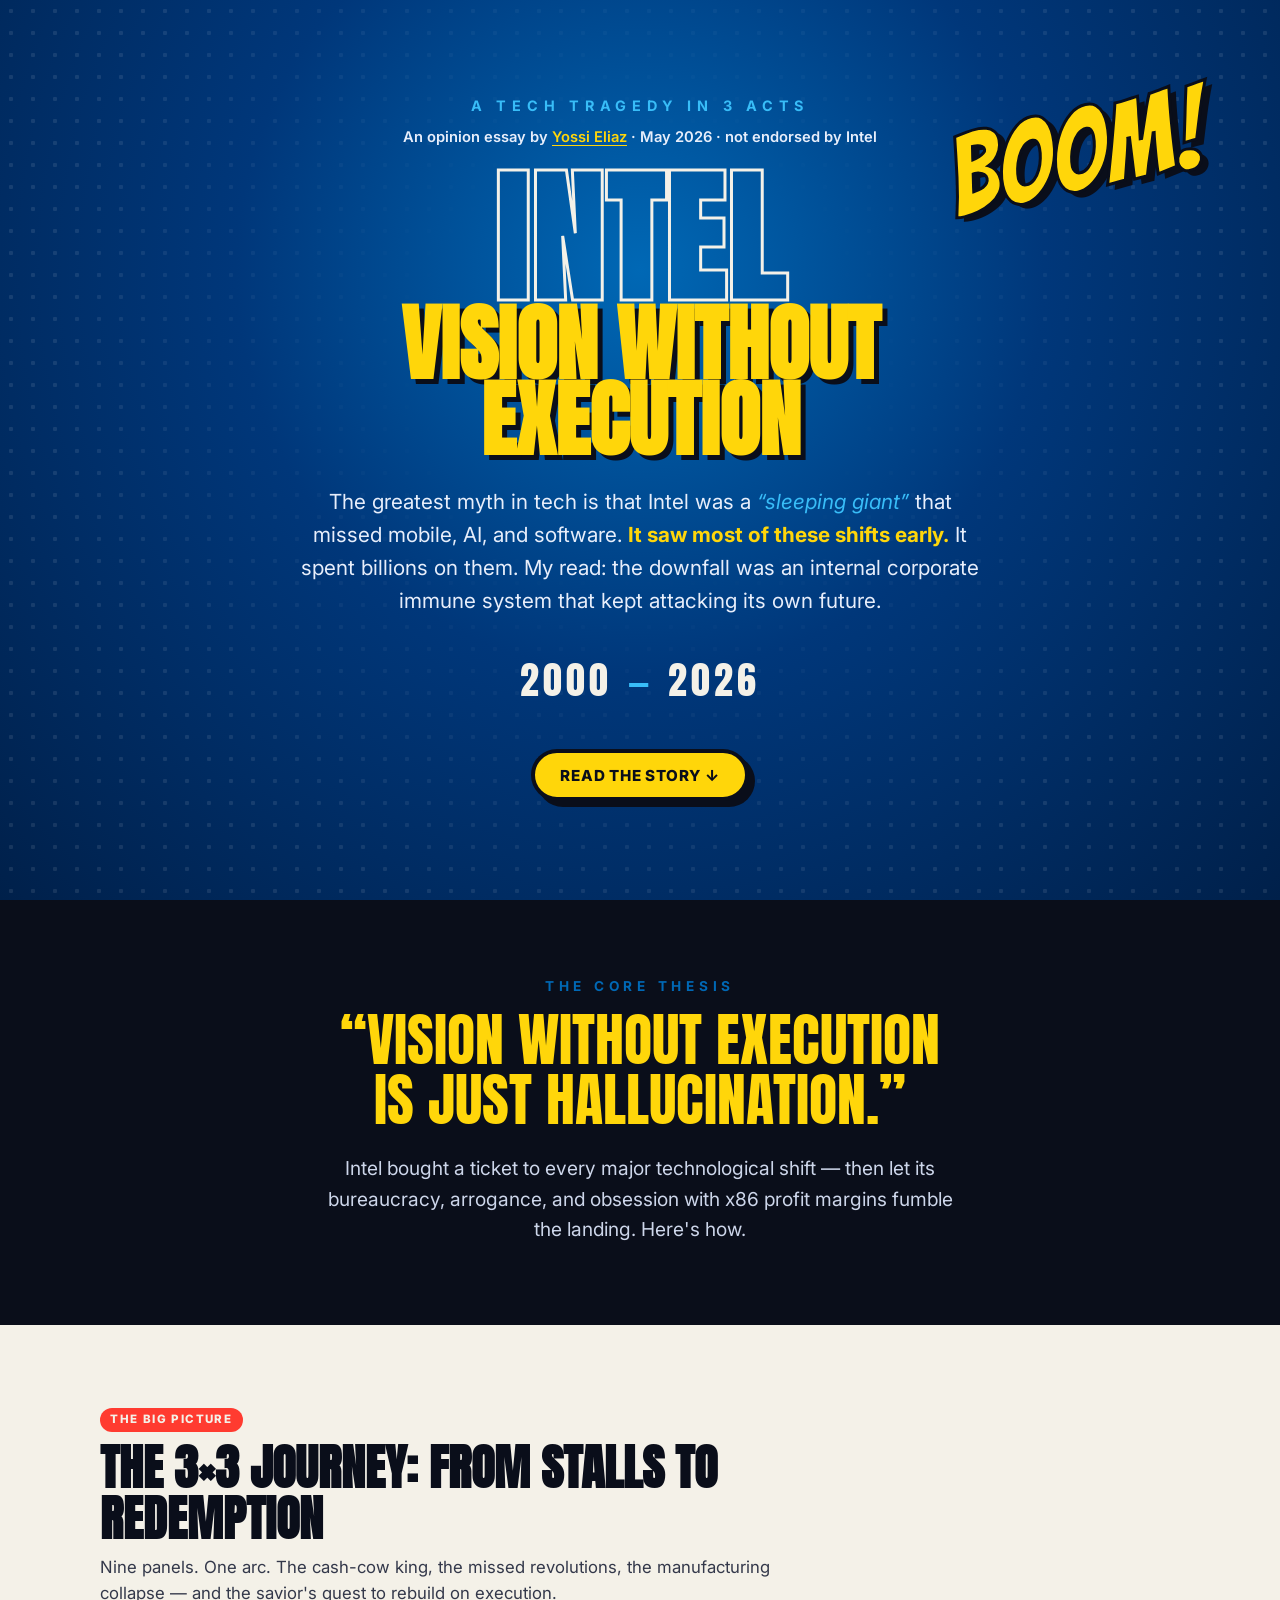
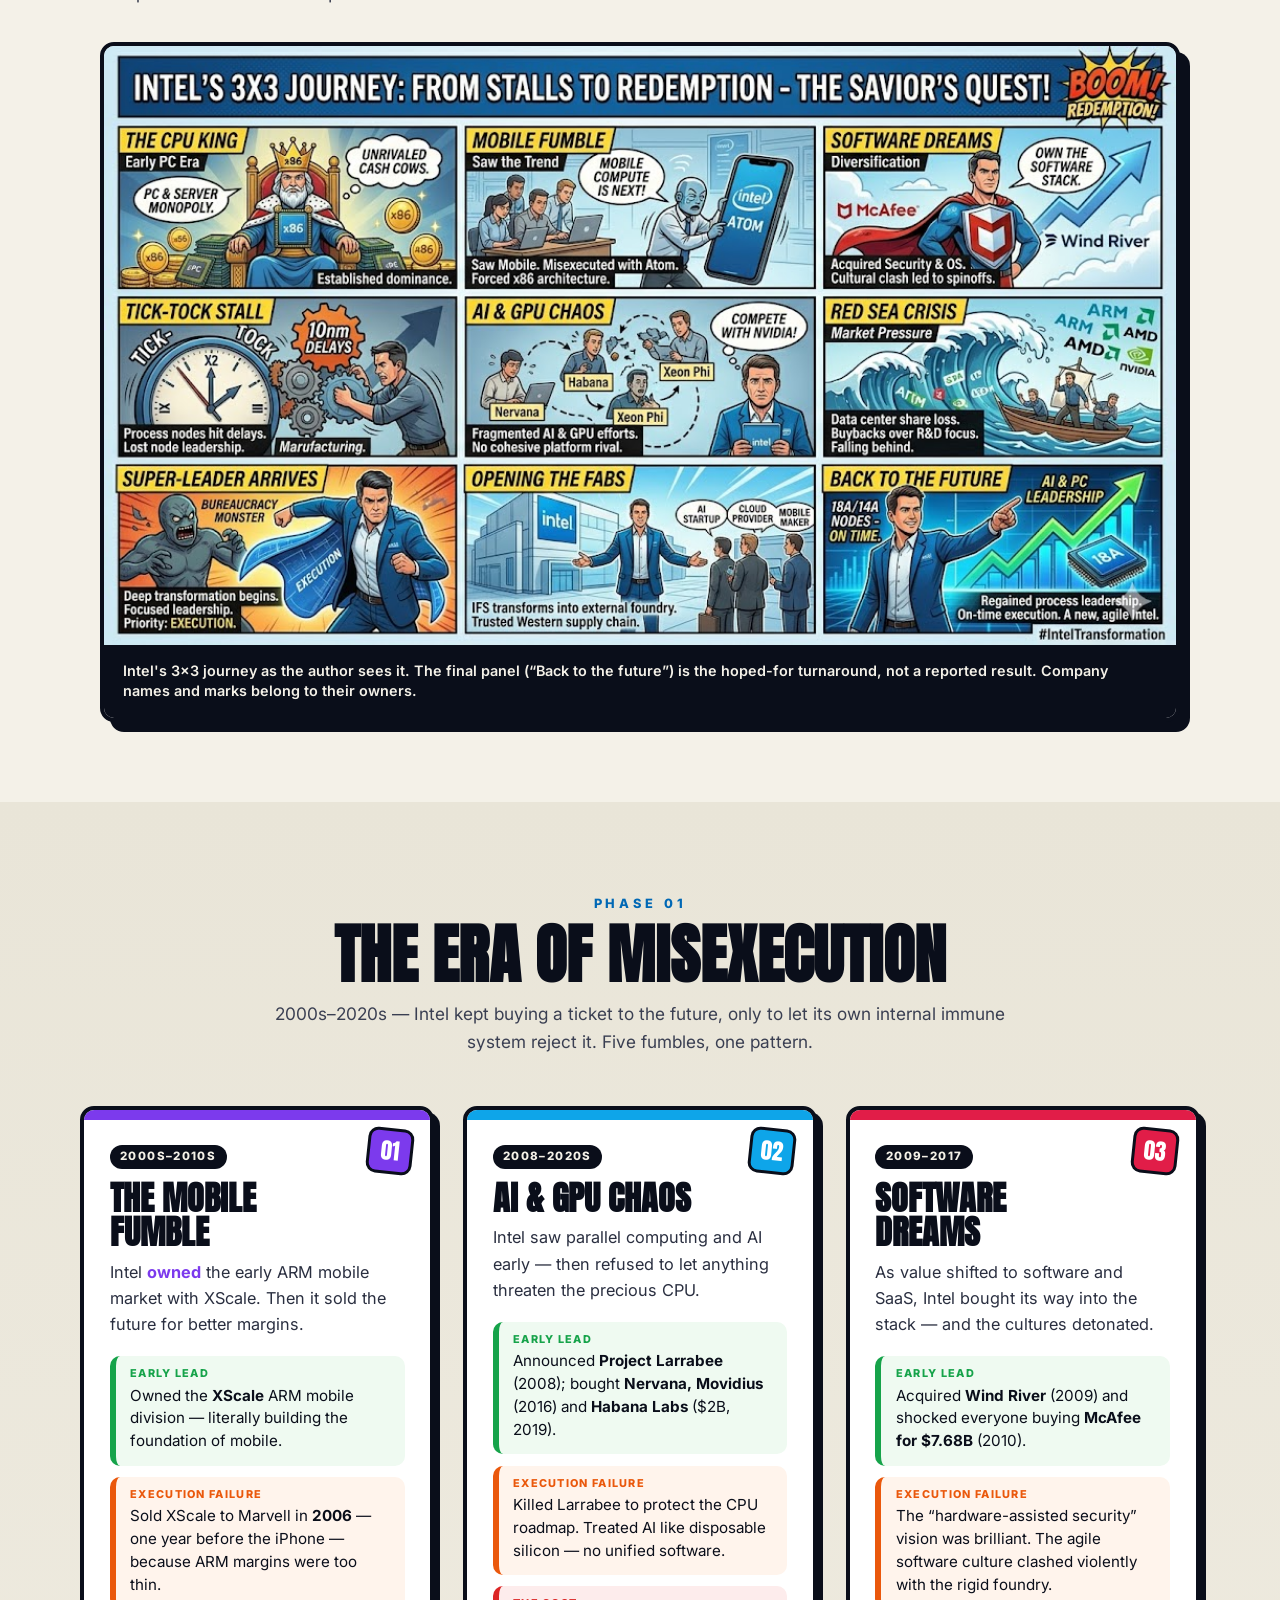
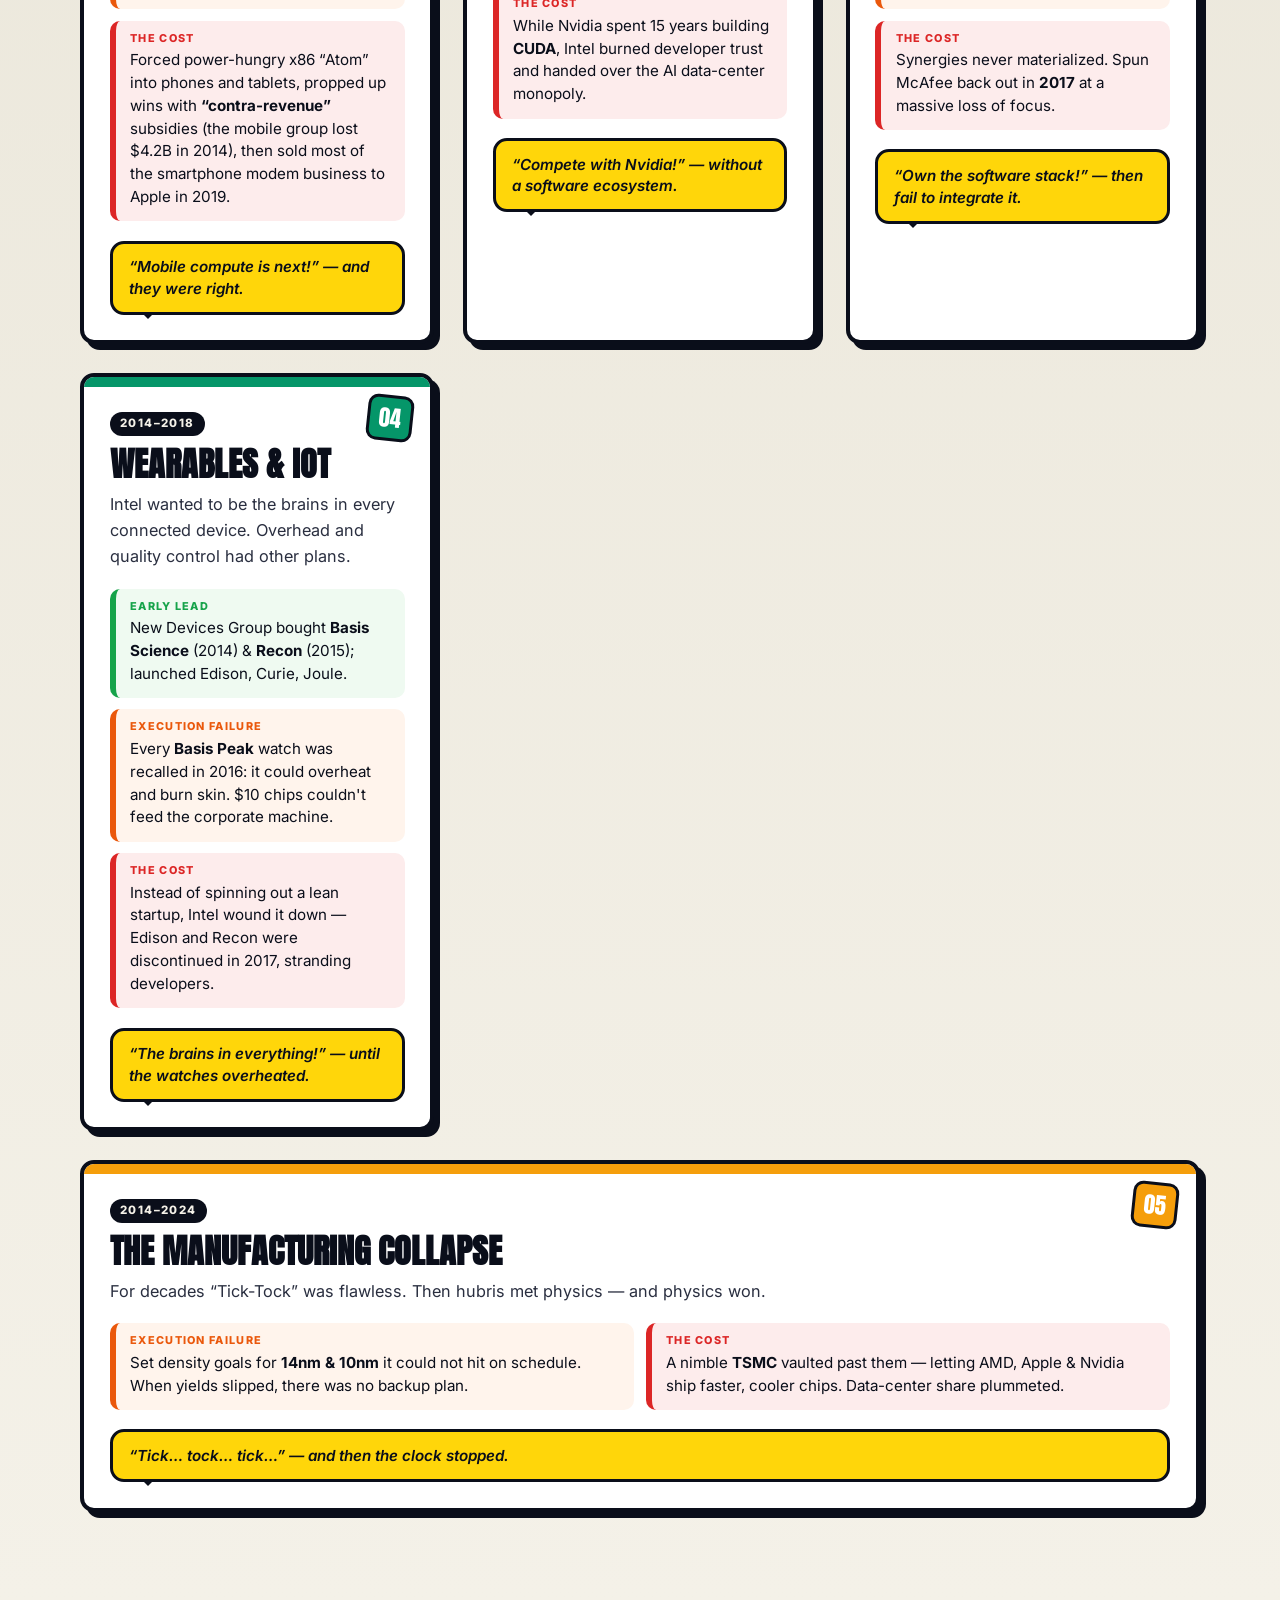
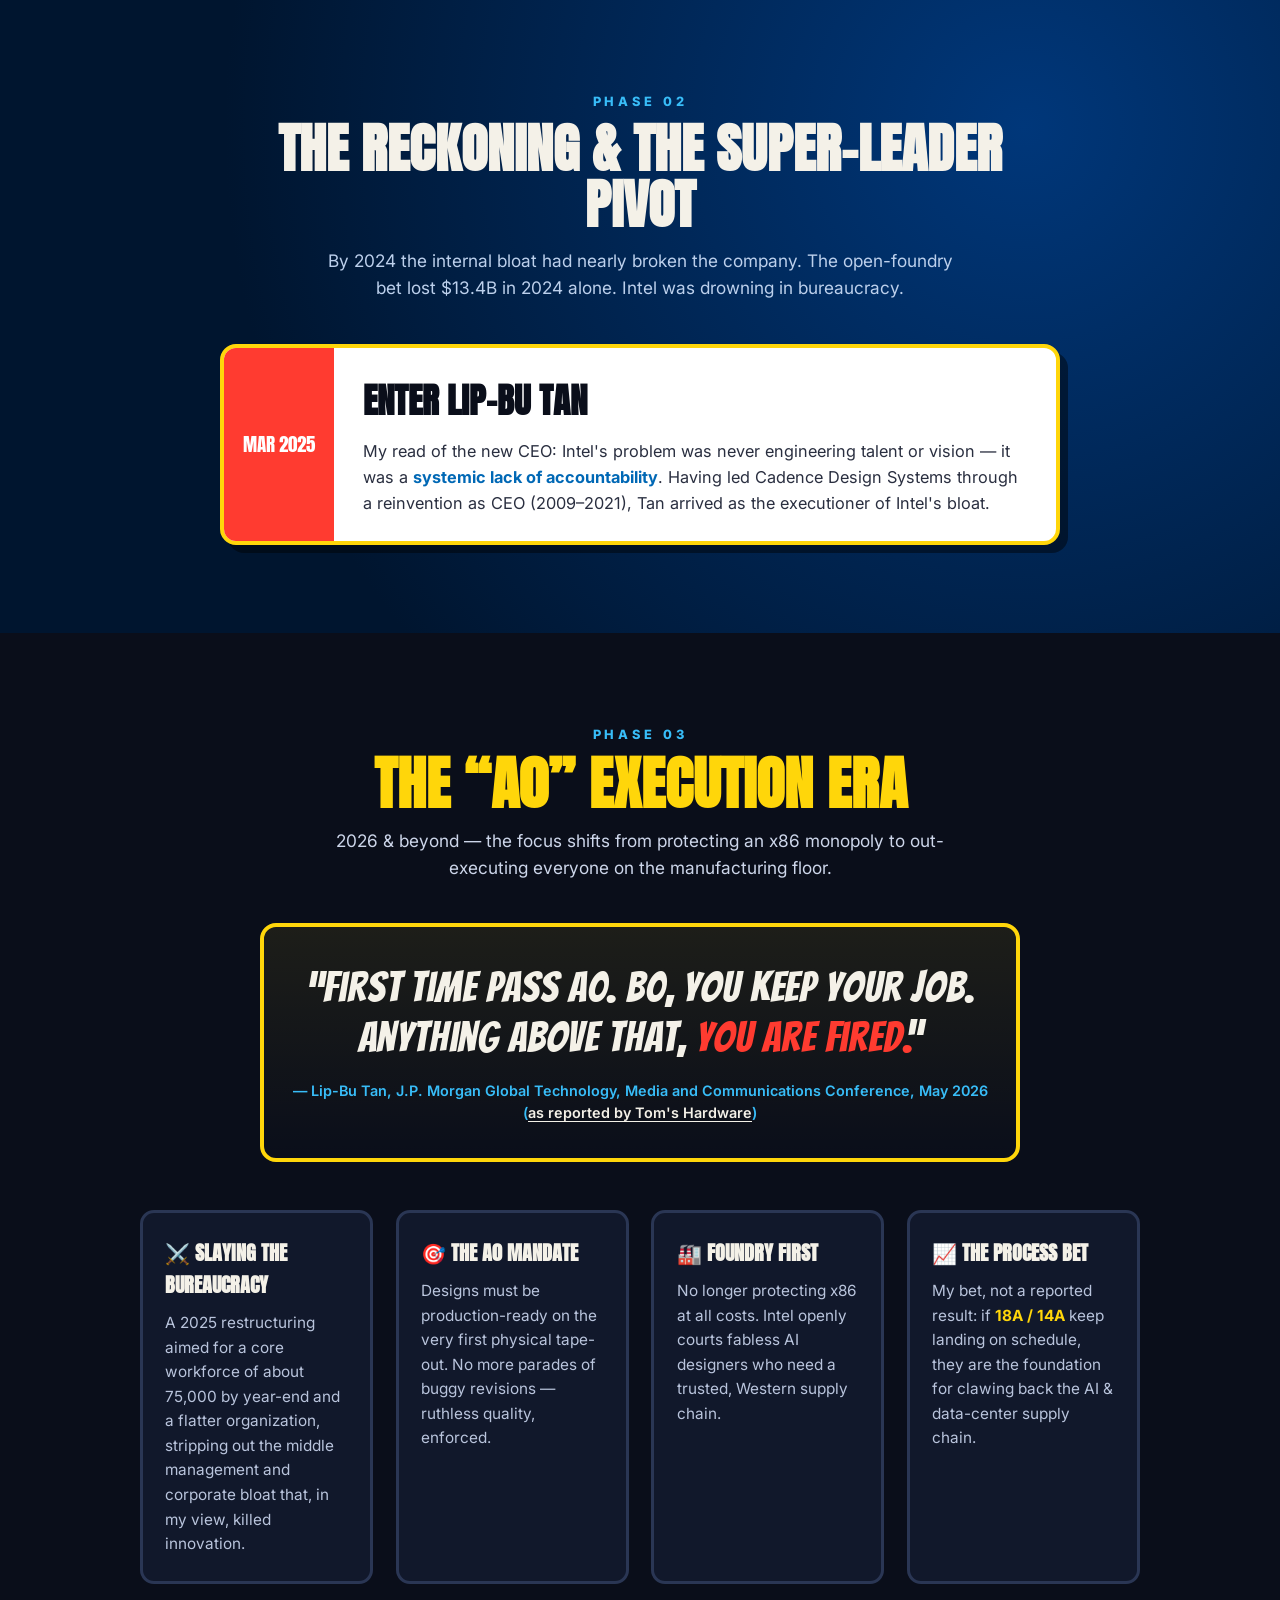
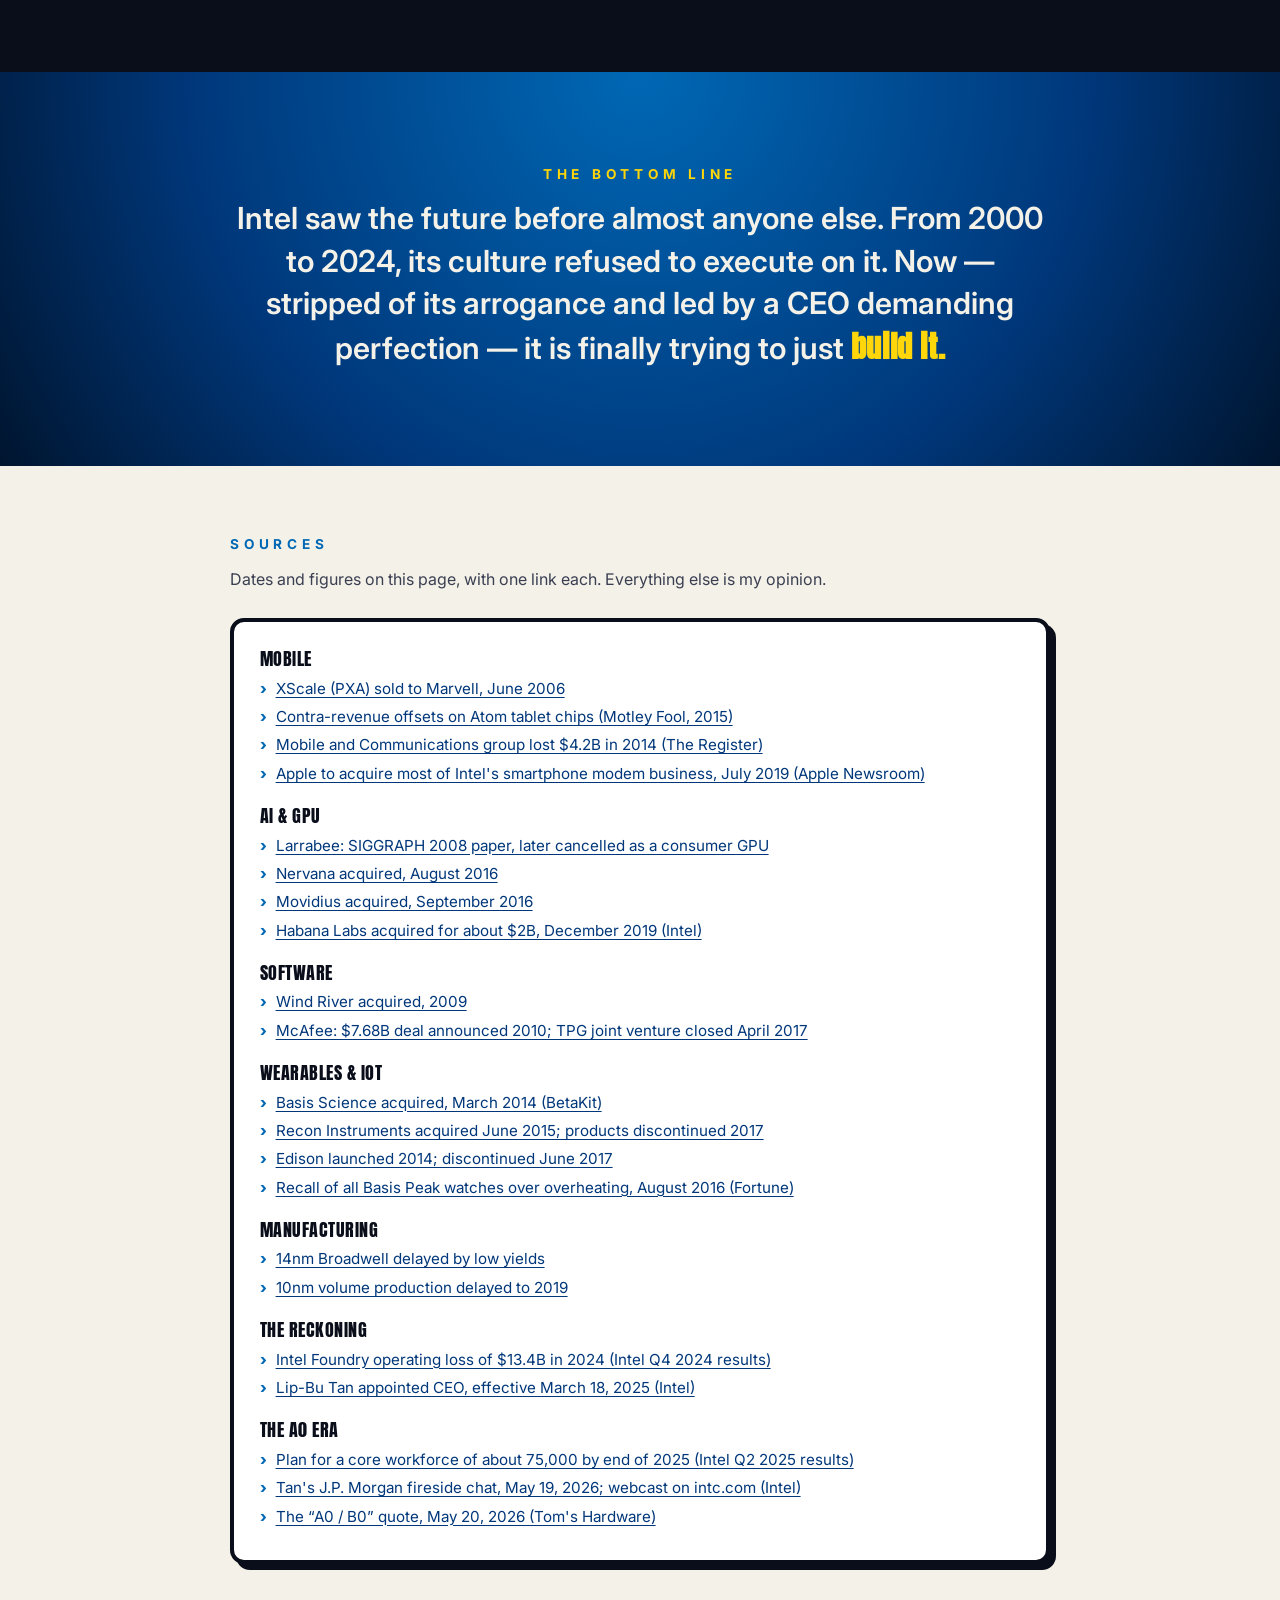
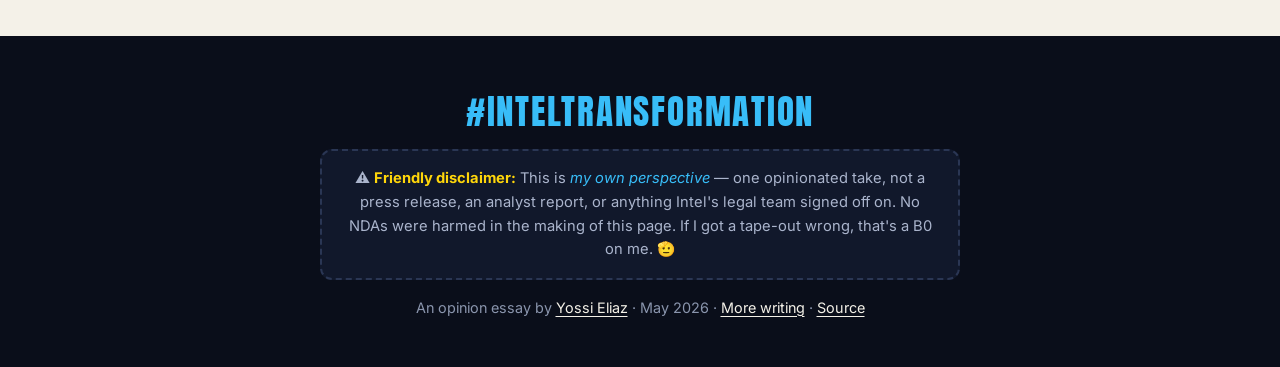
==== commit ccaa1aee: "Add sources, byline, and share metadata to the Intel opinion essay - Add a Sources section with one " ====
--- a/index.html
+++ b/index.html
@@ -1,14 +1,52 @@
 <!DOCTYPE html>
 <html lang="en">
 <head>
-<meta charset="UTF-8" />
-<meta name="viewport" content="width=device-width, initial-scale=1.0" />
-<title>Intel: Vision Without Execution — The 3×3 Journey (2000–2026)</title>
-<meta name="description" content="Intel never lacked vision — it lacked execution. A comic-style deep dive into how Intel saw every major tech revolution coming, fumbled all of them, and how the brutal 'A0' era under Lip-Bu Tan is forcing the turnaround." />
-<link rel="preconnect" href="https://fonts.googleapis.com" />
-<link rel="preconnect" href="https://fonts.gstatic.com" crossorigin />
-<link href="https://fonts.googleapis.com/css2?family=Bangers&family=Anton&family=Archivo+Black&family=Inter:wght@400;500;600;700;800&display=swap" rel="stylesheet" />
-<link rel="stylesheet" href="styles.css" />
+<meta charset="UTF-8">
+<meta name="viewport" content="width=device-width, initial-scale=1.0">
+<title>Intel: Vision Without Execution (opinion) · Yossi Eliaz</title>
+<meta name="description" content="Opinion essay by Yossi Eliaz, in comic/infographic style: Intel's bets and misses from 2000 to 2026, and the 2025 change of CEO.">
+<meta name="author" content="Yossi Eliaz">
+<link rel="canonical" href="https://zozo123.github.io/intel-story/">
+<meta property="og:type" content="article">
+<meta property="og:site_name" content="Yossi Eliaz">
+<meta property="og:title" content="Intel: Vision Without Execution (opinion)">
+<meta property="og:description" content="Opinion essay by Yossi Eliaz, in comic/infographic style: Intel's bets and misses from 2000 to 2026, and the 2025 change of CEO.">
+<meta property="og:url" content="https://zozo123.github.io/intel-story/">
+<meta property="og:image" content="https://zozo123.github.io/intel-story/assets/og.png">
+<meta property="og:image:width" content="1200">
+<meta property="og:image:height" content="630">
+<meta property="og:image:alt" content="Intel: Vision Without Execution. Opinion essay by Yossi Eliaz, 2000 to 2026.">
+<meta property="article:published_time" content="2026-05-27">
+<meta property="article:author" content="Yossi Eliaz">
+<meta name="twitter:card" content="summary_large_image">
+<meta name="twitter:title" content="Intel: Vision Without Execution (opinion)">
+<meta name="twitter:description" content="Opinion essay by Yossi Eliaz, in comic/infographic style: Intel's bets and misses from 2000 to 2026, and the 2025 change of CEO.">
+<meta name="twitter:image" content="https://zozo123.github.io/intel-story/assets/og.png">
+<script type="application/ld+json">
+{
+  "@context": "https://schema.org",
+  "@type": "Article",
+  "genre": "opinion",
+  "headline": "Intel: Vision Without Execution (2000–2026)",
+  "description": "Opinion essay in comic/infographic style on Intel's strategy and execution from 2000 to 2026.",
+  "url": "https://zozo123.github.io/intel-story/",
+  "mainEntityOfPage": "https://zozo123.github.io/intel-story/",
+  "image": "https://zozo123.github.io/intel-story/assets/og.png",
+  "datePublished": "2026-05-27",
+  "dateModified": "2026-10-22",
+  "inLanguage": "en",
+  "author": {
+    "@type": "Person",
+    "name": "Yossi Eliaz",
+    "url": "https://yossieliaz.netlify.app/",
+    "sameAs": ["https://github.com/zozo123", "https://www.linkedin.com/in/yossi-eliaz/"]
+  }
+}
+</script>
+<link rel="preconnect" href="https://fonts.googleapis.com">
+<link rel="preconnect" href="https://fonts.gstatic.com" crossorigin>
+<link href="https://fonts.googleapis.com/css2?family=Bangers&family=Anton&family=Archivo+Black&family=Inter:wght@400;500;600;700;800&display=swap" rel="stylesheet">
+<link rel="stylesheet" href="styles.css">
 </head>
 <body>
 
@@ -18,15 +56,16 @@
   <div class="hero__burst" aria-hidden="true">BOOM!</div>
   <div class="hero__inner">
     <p class="hero__kicker">A TECH TRAGEDY IN 3 ACTS</p>
+    <p class="hero__byline">An opinion essay by <a href="https://zozo123.github.io/">Yossi Eliaz</a> · May 2026 · not endorsed by Intel</p>
     <h1 class="hero__title">
       <span class="hero__title-line stroke">INTEL</span>
-      <span class="hero__title-line accent">VISION WITHOUT<br/>EXECUTION</span>
+      <span class="hero__title-line accent">VISION WITHOUT<br>EXECUTION</span>
     </h1>
     <p class="hero__thesis">
       The greatest myth in tech is that Intel was a <em>“sleeping giant”</em> that missed mobile,
-      AI, and software. <strong>It saw every single trend coming — years in advance.</strong>
-      It poured hundreds of billions into them. The downfall was an internal corporate immune
-      system that systematically attacked and killed its own future.
+      AI, and software. <strong>It saw most of these shifts early.</strong>
+      It spent billions on them. My read: the downfall was an internal corporate immune
+      system that kept attacking its own future.
     </p>
     <div class="hero__years">
       <span>2000</span><span class="hero__dash">—</span><span>2026</span>
@@ -39,7 +78,7 @@
 <section id="thesis" class="thesis">
   <div class="thesis__panel">
     <h2 class="section-eyebrow">THE CORE THESIS</h2>
-    <p class="thesis__big">“Vision without execution<br/>is just hallucination.”</p>
+    <p class="thesis__big">“Vision without execution<br>is just hallucination.”</p>
     <p class="thesis__sub">
       Intel bought a ticket to every major technological shift — then let its bureaucracy,
       arrogance, and obsession with x86 profit margins fumble the landing. Here's how.
@@ -58,8 +97,8 @@
     </div>
     <figure class="feature__figure">
       <img src="assets/intel-journey-infographic.png"
-           alt="Intel's 3x3 Journey infographic: nine comic panels charting the rise, stalls, and redemption from the CPU King era through mobile, software, AI, the manufacturing tick-tock stall, market pressure, the arrival of a super-leader, opening the fabs, and the 18A/14A on-time turnaround." />
-      <figcaption>Intel's 3×3 journey — from CPU monopoly to the open-foundry comeback.</figcaption>
+           alt="Intel's 3x3 Journey infographic: nine comic panels charting the rise, stalls, and hoped-for redemption, from the CPU King era through mobile, software, AI, the manufacturing tick-tock stall, market pressure, the arrival of a super-leader, opening the fabs, and a closing panel labeled 18A/14A nodes on time.">
+      <figcaption>Intel's 3×3 journey as the author sees it. The final panel (“Back to the future”) is the hoped-for turnaround, not a reported result. Company names and marks belong to their owners.</figcaption>
     </figure>
   </div>
 </section>
@@ -88,7 +127,7 @@
         <div class="beat beat--fail"><span>EXECUTION FAILURE</span>
           Sold XScale to Marvell in <strong>2006</strong> — one year before the iPhone — because ARM margins were too thin.</div>
         <div class="beat beat--cost"><span>THE COST</span>
-          Forced power-hungry x86 “Atom” into phones, paid makers billions in <strong>“contra-revenue,”</strong> then sold the modem business to Apple in 2019.</div>
+          Forced power-hungry x86 “Atom” into phones and tablets, propped up wins with <strong>“contra-revenue”</strong> subsidies (the mobile group lost $4.2B in 2014), then sold most of the smartphone modem business to Apple in 2019.</div>
       </div>
       <p class="speech">“Mobile compute is next!” — and they were right.</p>
     </li>
@@ -120,7 +159,7 @@
          the stack — and the cultures detonated.</p>
       <div class="panel__beats">
         <div class="beat beat--lead"><span>EARLY LEAD</span>
-          Acquired <strong>Wind River</strong> (2009) and shocked everyone buying <strong>McAfee for $7.6B</strong> (2010).</div>
+          Acquired <strong>Wind River</strong> (2009) and shocked everyone buying <strong>McAfee for $7.68B</strong> (2010).</div>
         <div class="beat beat--fail"><span>EXECUTION FAILURE</span>
           The “hardware-assisted security” vision was brilliant. The agile software culture clashed violently with the rigid foundry.</div>
         <div class="beat beat--cost"><span>THE COST</span>
@@ -140,11 +179,11 @@
         <div class="beat beat--lead"><span>EARLY LEAD</span>
           New Devices Group bought <strong>Basis Science</strong> (2014) &amp; <strong>Recon</strong> (2015); launched Edison, Curie, Joule.</div>
         <div class="beat beat--fail"><span>EXECUTION FAILURE</span>
-          The <strong>Basis Peak</strong> watch was globally recalled for overheating and burning skin. $10 chips couldn't feed the corporate machine.</div>
-        <div class="beat beat--cost"><span>THE COST</span>
-          Instead of spinning out a lean startup, Intel abruptly shuttered the whole group — stranding developers.</div>
-      </div>
-      <p class="speech">“The brains in everything!” — until the watches caught fire.</p>
+          Every <strong>Basis Peak</strong> watch was recalled in 2016: it could overheat and burn skin. $10 chips couldn't feed the corporate machine.</div>
+        <div class="beat beat--cost"><span>THE COST</span>
+          Instead of spinning out a lean startup, Intel wound it down — Edison and Recon were discontinued in 2017, stranding developers.</div>
+      </div>
+      <p class="speech">“The brains in everything!” — until the watches overheated.</p>
     </li>
 
     <!-- 5: MANUFACTURING -->
@@ -156,7 +195,7 @@
          physics won.</p>
       <div class="panel__beats">
         <div class="beat beat--fail"><span>EXECUTION FAILURE</span>
-          Set physically impossible density goals for <strong>10nm &amp; 14nm</strong>. When the physics failed, there was no backup plan.</div>
+          Set density goals for <strong>14nm &amp; 10nm</strong> it could not hit on schedule. When yields slipped, there was no backup plan.</div>
         <div class="beat beat--cost"><span>THE COST</span>
           A nimble <strong>TSMC</strong> vaulted past them — letting AMD, Apple &amp; Nvidia ship faster, cooler chips. Data-center share plummeted.</div>
       </div>
@@ -172,15 +211,15 @@
     <span class="phase__num phase__num--light">PHASE 02</span>
     <h2 class="reckoning__title">The Reckoning &amp; the Super-Leader Pivot</h2>
     <p class="reckoning__dek">By 2024 the internal bloat had nearly broken the company. The open-foundry
-       bet was bleeding tens of billions. Intel was drowning in bureaucracy.</p>
+       bet lost $13.4B in 2024 alone. Intel was drowning in bureaucracy.</p>
 
     <div class="leader">
       <div class="leader__badge">MAR 2025</div>
       <div class="leader__body">
         <h3>Enter Lip-Bu Tan</h3>
-        <p>The new CEO realized instantly: Intel's problem was never engineering talent or vision —
-           it was a <strong>systemic lack of accountability</strong>. Fresh off transforming Cadence
-           Design Systems, Tan arrived as the executioner of Intel's bloat.</p>
+        <p>My read of the new CEO: Intel's problem was never engineering talent or vision —
+           it was a <strong>systemic lack of accountability</strong>. Having led Cadence
+           Design Systems through a reinvention as CEO (2009–2021), Tan arrived as the executioner of Intel's bloat.</p>
       </div>
     </div>
   </div>
@@ -195,15 +234,15 @@
        out-executing everyone on the manufacturing floor.</p>
 
     <blockquote class="edict">
-      <p>“First time pass A0. B0, you keep your job.<br/>Anything above that — <span>you are fired.</span>”</p>
-      <cite>— Lip-Bu Tan's A0 mandate, May 2026</cite>
+      <p>“First time pass A0. B0, you keep your job.<br>Anything above that, <span>you are fired.</span>”</p>
+      <cite>— Lip-Bu Tan, J.P. Morgan Global Technology, Media and Communications Conference, May 2026 (<a href="https://www.tomshardware.com/pc-components/cpus/intel-ceo-lip-bu-tan-stamps-out-chip-bugs-with-aggressive-new-quality-standards-says-major-validation-errors-can-result-in-termination-b0-you-keep-your-job-anything-above-that-you-are-fired">as reported by Tom's Hardware</a>)</cite>
     </blockquote>
 
     <div class="cards">
       <article class="card">
         <h3>⚔️ Slaying the Bureaucracy</h3>
-        <p>Massive restructuring slashed headcount to a lean core, stripping out the middle
-           management and corporate bloat that historically killed innovation.</p>
+        <p>A 2025 restructuring aimed for a core workforce of about 75,000 by year-end and a flatter
+           organization, stripping out the middle management and corporate bloat that, in my view, killed innovation.</p>
       </article>
       <article class="card">
         <h3>🎯 The A0 Mandate</h3>
@@ -216,9 +255,9 @@
            need a trusted, Western supply chain.</p>
       </article>
       <article class="card">
-        <h3>📈 Process Leadership Restored</h3>
-        <p>With execution over ambition, <strong>18A / 14A</strong> nodes are hitting targets —
-           the foundation for clawing back the AI &amp; data-center supply chain.</p>
+        <h3>📈 The Process Bet</h3>
+        <p>My bet, not a reported result: if <strong>18A / 14A</strong> keep landing on schedule,
+           they are the foundation for clawing back the AI &amp; data-center supply chain.</p>
       </article>
     </div>
   </div>
@@ -236,6 +275,44 @@
   </div>
 </section>
 
+<!-- ===== SOURCES ===== -->
+<section id="sources" class="sources">
+  <div class="sources__inner">
+    <h2 class="section-eyebrow">SOURCES</h2>
+    <p class="sources__note">Dates and figures on this page, with one link each. Everything else is my opinion.</p>
+    <dl class="sources__list">
+      <dt>Mobile</dt>
+      <dd><a href="https://en.wikipedia.org/wiki/XScale">XScale (PXA) sold to Marvell, June 2006</a></dd>
+      <dd><a href="https://www.fool.com/investing/general/2015/01/29/intel-corporation-may-be-able-to-see-an-over-1-bil.aspx">Contra-revenue offsets on Atom tablet chips (Motley Fool, 2015)</a></dd>
+      <dd><a href="https://www.theregister.com/2015/01/15/intel_q4_2014_earnings/">Mobile and Communications group lost $4.2B in 2014 (The Register)</a></dd>
+      <dd><a href="https://www.apple.com/newsroom/2019/07/apple-to-acquire-the-majority-of-intels-smartphone-modem-business/">Apple to acquire most of Intel's smartphone modem business, July 2019 (Apple Newsroom)</a></dd>
+      <dt>AI &amp; GPU</dt>
+      <dd><a href="https://en.wikipedia.org/wiki/Larrabee_(microarchitecture)">Larrabee: SIGGRAPH 2008 paper, later cancelled as a consumer GPU</a></dd>
+      <dd><a href="https://en.wikipedia.org/wiki/Nervana_Systems">Nervana acquired, August 2016</a></dd>
+      <dd><a href="https://en.wikipedia.org/wiki/Movidius">Movidius acquired, September 2016</a></dd>
+      <dd><a href="https://www.intc.com/news-events/press-releases/detail/30/intel-acquires-artificial-intelligence-chipmaker-habana-labs">Habana Labs acquired for about $2B, December 2019 (Intel)</a></dd>
+      <dt>Software</dt>
+      <dd><a href="https://en.wikipedia.org/wiki/Wind_River_Systems">Wind River acquired, 2009</a></dd>
+      <dd><a href="https://en.wikipedia.org/wiki/McAfee">McAfee: $7.68B deal announced 2010; TPG joint venture closed April 2017</a></dd>
+      <dt>Wearables &amp; IoT</dt>
+      <dd><a href="https://betakit.com/intel-officially-completes-deal-to-acquire-basis-science/">Basis Science acquired, March 2014 (BetaKit)</a></dd>
+      <dd><a href="https://en.wikipedia.org/wiki/Recon_Instruments">Recon Instruments acquired June 2015; products discontinued 2017</a></dd>
+      <dd><a href="https://en.wikipedia.org/wiki/Intel_Edison">Edison launched 2014; discontinued June 2017</a></dd>
+      <dd><a href="https://fortune.com/2016/08/04/intel-recall-basis-smartwatch/">Recall of all Basis Peak watches over overheating, August 2016 (Fortune)</a></dd>
+      <dt>Manufacturing</dt>
+      <dd><a href="https://en.wikipedia.org/wiki/Broadwell_(microarchitecture)">14nm Broadwell delayed by low yields</a></dd>
+      <dd><a href="https://en.wikipedia.org/wiki/10_nm_process">10nm volume production delayed to 2019</a></dd>
+      <dt>The reckoning</dt>
+      <dd><a href="https://www.intc.com/news-events/press-releases/detail/1726/intel-reports-fourth-quarter-and-full-year-2024-financial">Intel Foundry operating loss of $13.4B in 2024 (Intel Q4 2024 results)</a></dd>
+      <dd><a href="https://www.intc.com/news-events/press-releases/detail/1730/intel-appoints-lip-bu-tan-as-chief-executive-officer">Lip-Bu Tan appointed CEO, effective March 18, 2025 (Intel)</a></dd>
+      <dt>The A0 era</dt>
+      <dd><a href="https://www.intc.com/news-events/press-releases/detail/1745/intel-reports-second-quarter-2025-financial-results">Plan for a core workforce of about 75,000 by end of 2025 (Intel Q2 2025 results)</a></dd>
+      <dd><a href="https://www.intc.com/news-events/press-releases/detail/1769/intel-corporation-to-participate-in-upcoming-investor">Tan's J.P. Morgan fireside chat, May 19, 2026; webcast on intc.com (Intel)</a></dd>
+      <dd><a href="https://www.tomshardware.com/pc-components/cpus/intel-ceo-lip-bu-tan-stamps-out-chip-bugs-with-aggressive-new-quality-standards-says-major-validation-errors-can-result-in-termination-b0-you-keep-your-job-anything-above-that-you-are-fired">The “A0 / B0” quote, May 20, 2026 (Tom's Hardware)</a></dd>
+    </dl>
+  </div>
+</section>
+
 <footer class="footer">
   <p class="footer__tag">#IntelTransformation</p>
   <p class="footer__disclaimer">
@@ -243,10 +320,10 @@
     not a press release, an analyst report, or anything Intel's legal team signed off on.
     No NDAs were harmed in the making of this page. If I got a tape-out wrong, that's a B0 on me. 🫡
   </p>
-  <p class="footer__meta">A deep-dive narrative • 2000–2026 • Built as a static site for GitHub Pages.</p>
+  <p class="footer__meta">An opinion essay by <a href="https://zozo123.github.io/">Yossi Eliaz</a> · May 2026 · <a href="https://zozo123.github.io/">More writing</a> · <a href="https://github.com/zozo123/intel-story">Source</a></p>
 </footer>
 
-<button id="toTop" class="to-top" aria-label="Back to top">↑</button>
+<button type="button" id="toTop" class="to-top" aria-label="Back to top">↑</button>
 
 <script src="script.js"></script>
 </body>
--- a/styles.css
+++ b/styles.css
@@ -107,6 +107,14 @@
   color:var(--sky);
   margin-bottom:1.4rem;
 }
+.hero__byline{
+  font:600 .92rem/1.5 'Inter',sans-serif;
+  color:#e7eefb;
+  margin:-.6rem auto 1.6rem;
+}
+.hero__byline a{ color:var(--pow); text-decoration:underline; text-underline-offset:3px; }
+.hero__byline a:hover{ color:#fff; }
+
 .hero__title{ line-height:.92; margin-bottom:1.6rem; }
 .hero__title-line{ display:block; font-family:'Anton',sans-serif; text-transform:uppercase; }
 .hero__title-line.stroke{
@@ -418,11 +426,13 @@
 .edict p span{ color:var(--boom); }
 .edict cite{
   display:block;
-  font:600 .9rem/1 'Inter',sans-serif;
+  font:600 .9rem/1.5 'Inter',sans-serif;
   font-style:normal;
   color:var(--sky);
   margin-top:1.1rem;
 }
+.edict cite a{ color:var(--paper); text-decoration:underline; text-underline-offset:3px; }
+.edict cite a:hover{ color:var(--pow); }
 
 .cards{
   display:grid;
@@ -467,6 +477,32 @@
   color:var(--pow);
   letter-spacing:.02em;
 }
+
+/* ============================================================
+   SOURCES
+   ============================================================ */
+.sources{ background:var(--paper); padding:4.5rem 1.5rem; }
+.sources__inner{ max-width:820px; margin:0 auto; }
+.sources__note{ font-size:1rem; color:#3a3f52; margin-bottom:1.6rem; }
+.sources__list{
+  background:#fff;
+  border:var(--line) solid var(--ink);
+  border-radius:14px;
+  box-shadow:var(--shadow-comic);
+  padding:1.4rem 1.6rem 1.6rem;
+}
+.sources__list dt{
+  font-family:'Anton',sans-serif;
+  font-size:1.1rem;
+  text-transform:uppercase;
+  letter-spacing:.03em;
+  margin:1rem 0 .3rem;
+}
+.sources__list dt:first-child{ margin-top:0; }
+.sources__list dd{ font-size:.95rem; line-height:1.5; margin:0 0 .35rem; padding-left:1rem; position:relative; overflow-wrap:anywhere; }
+.sources__list dd::before{ content:"›"; position:absolute; left:0; color:var(--intel); font-weight:800; }
+.sources__list a{ color:var(--intel-deep); text-underline-offset:3px; }
+.sources__list a:hover{ color:var(--boom); }
 
 /* ============================================================
    FOOTER
@@ -499,6 +535,8 @@
 .footer__disclaimer strong{ color:var(--pow); }
 .footer__disclaimer em{ color:var(--sky); font-style:italic; }
 .footer__meta{ font-size:.9rem; color:#8a95ad; }
+.footer__meta a{ color:var(--paper); text-underline-offset:3px; }
+.footer__meta a:hover{ color:var(--pow); }
 
 /* ============================================================
    BACK TO TOP
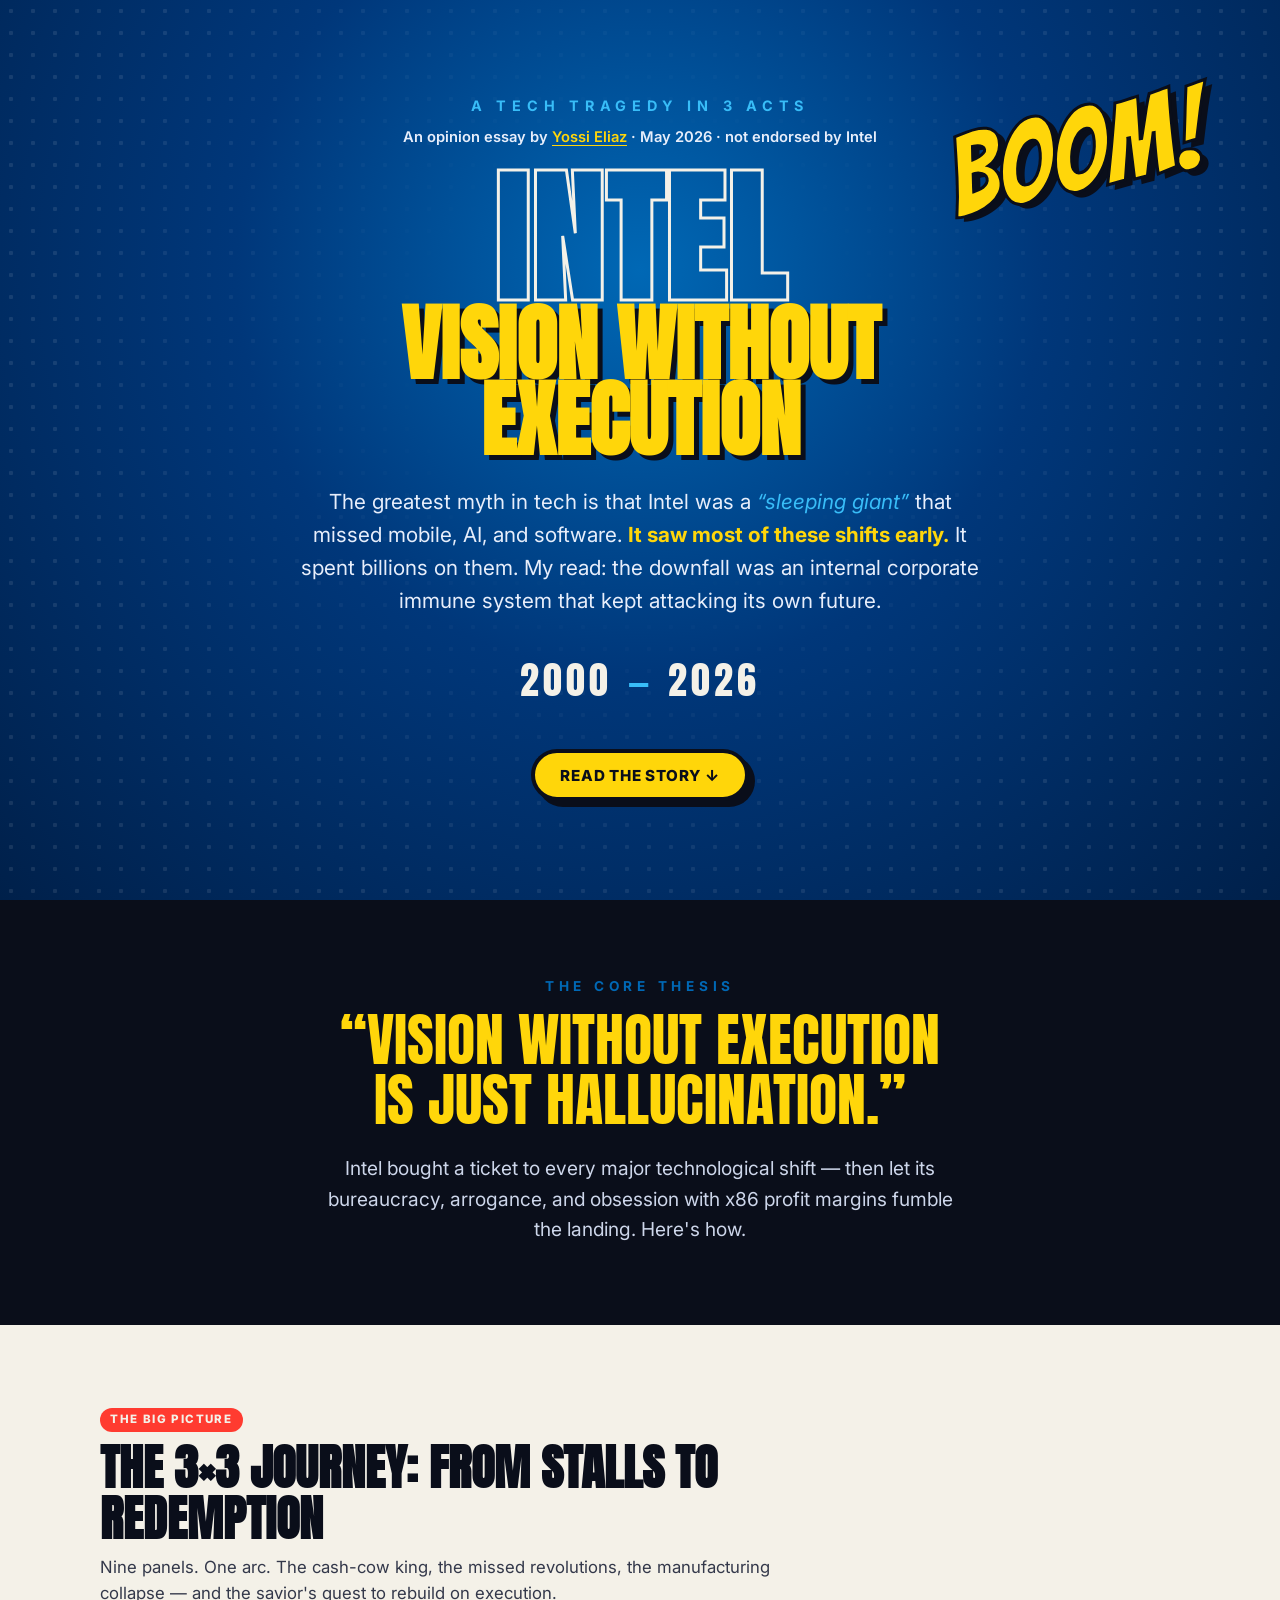
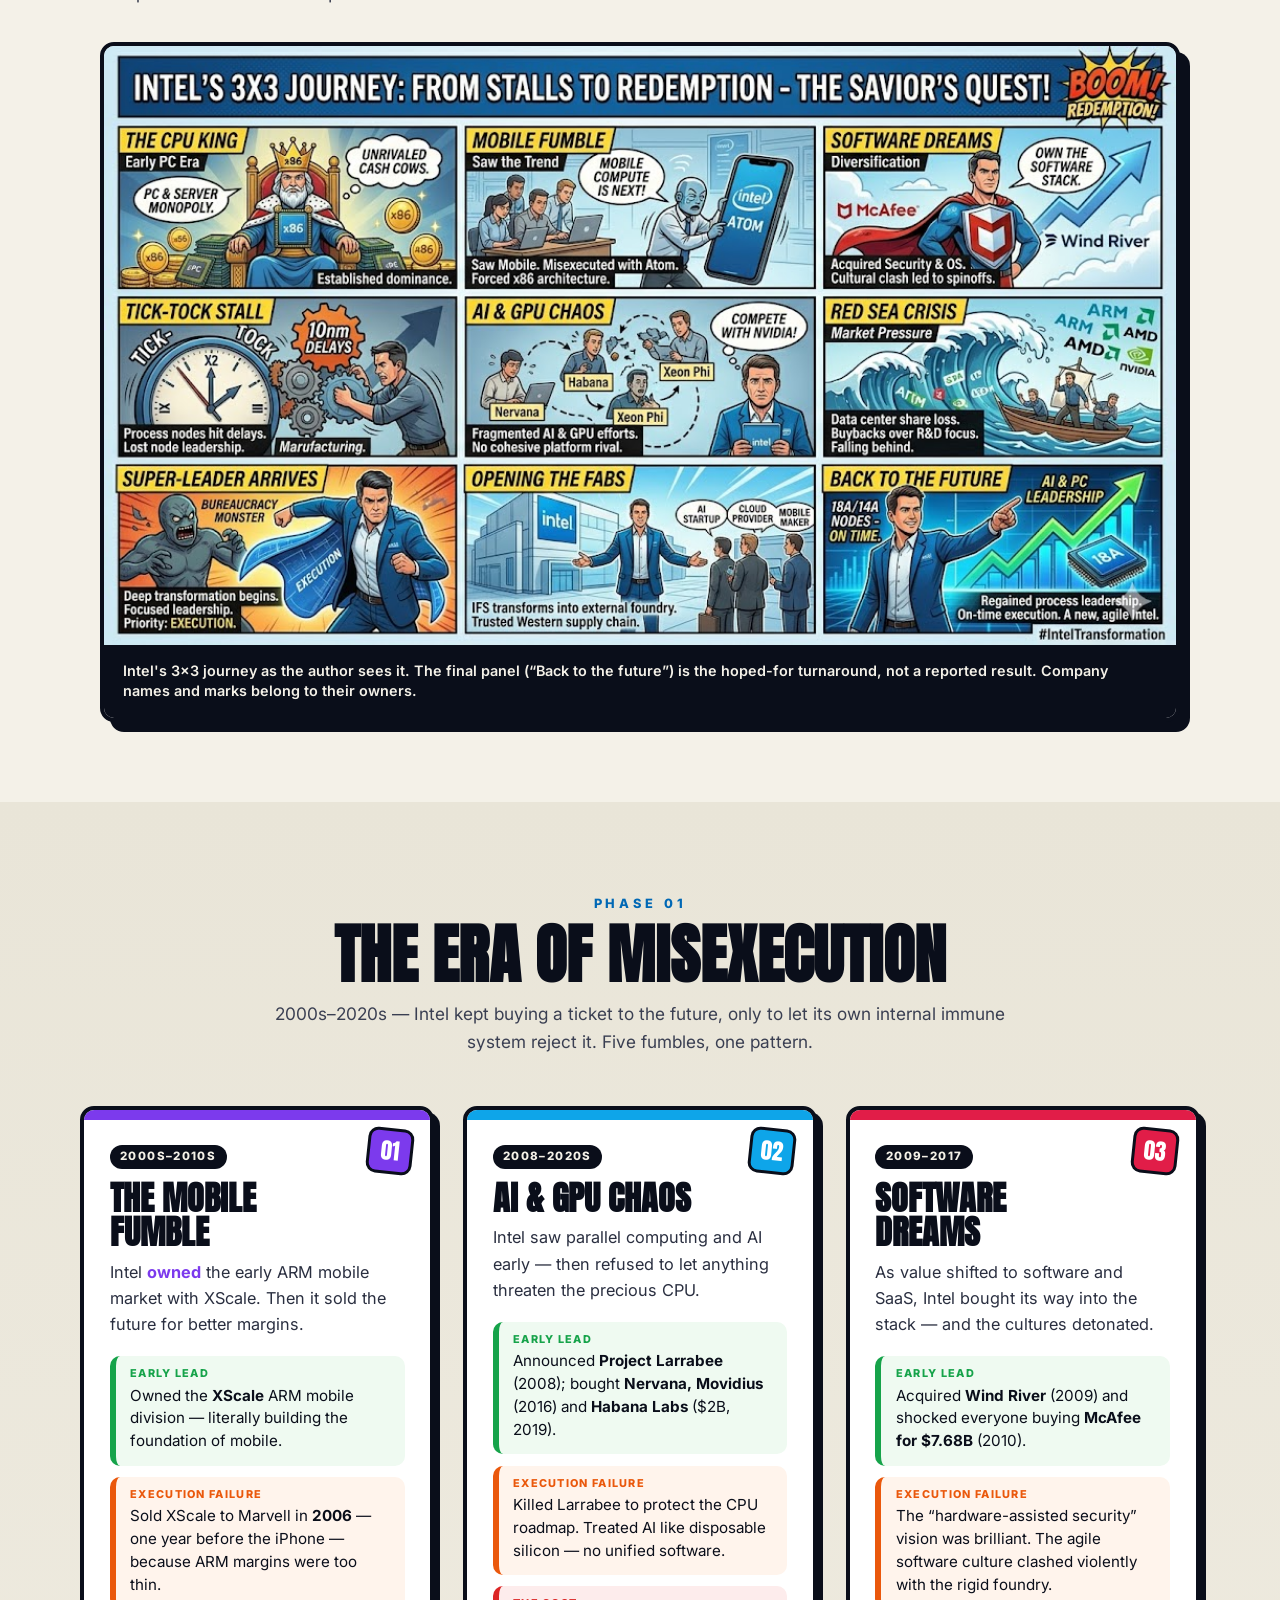
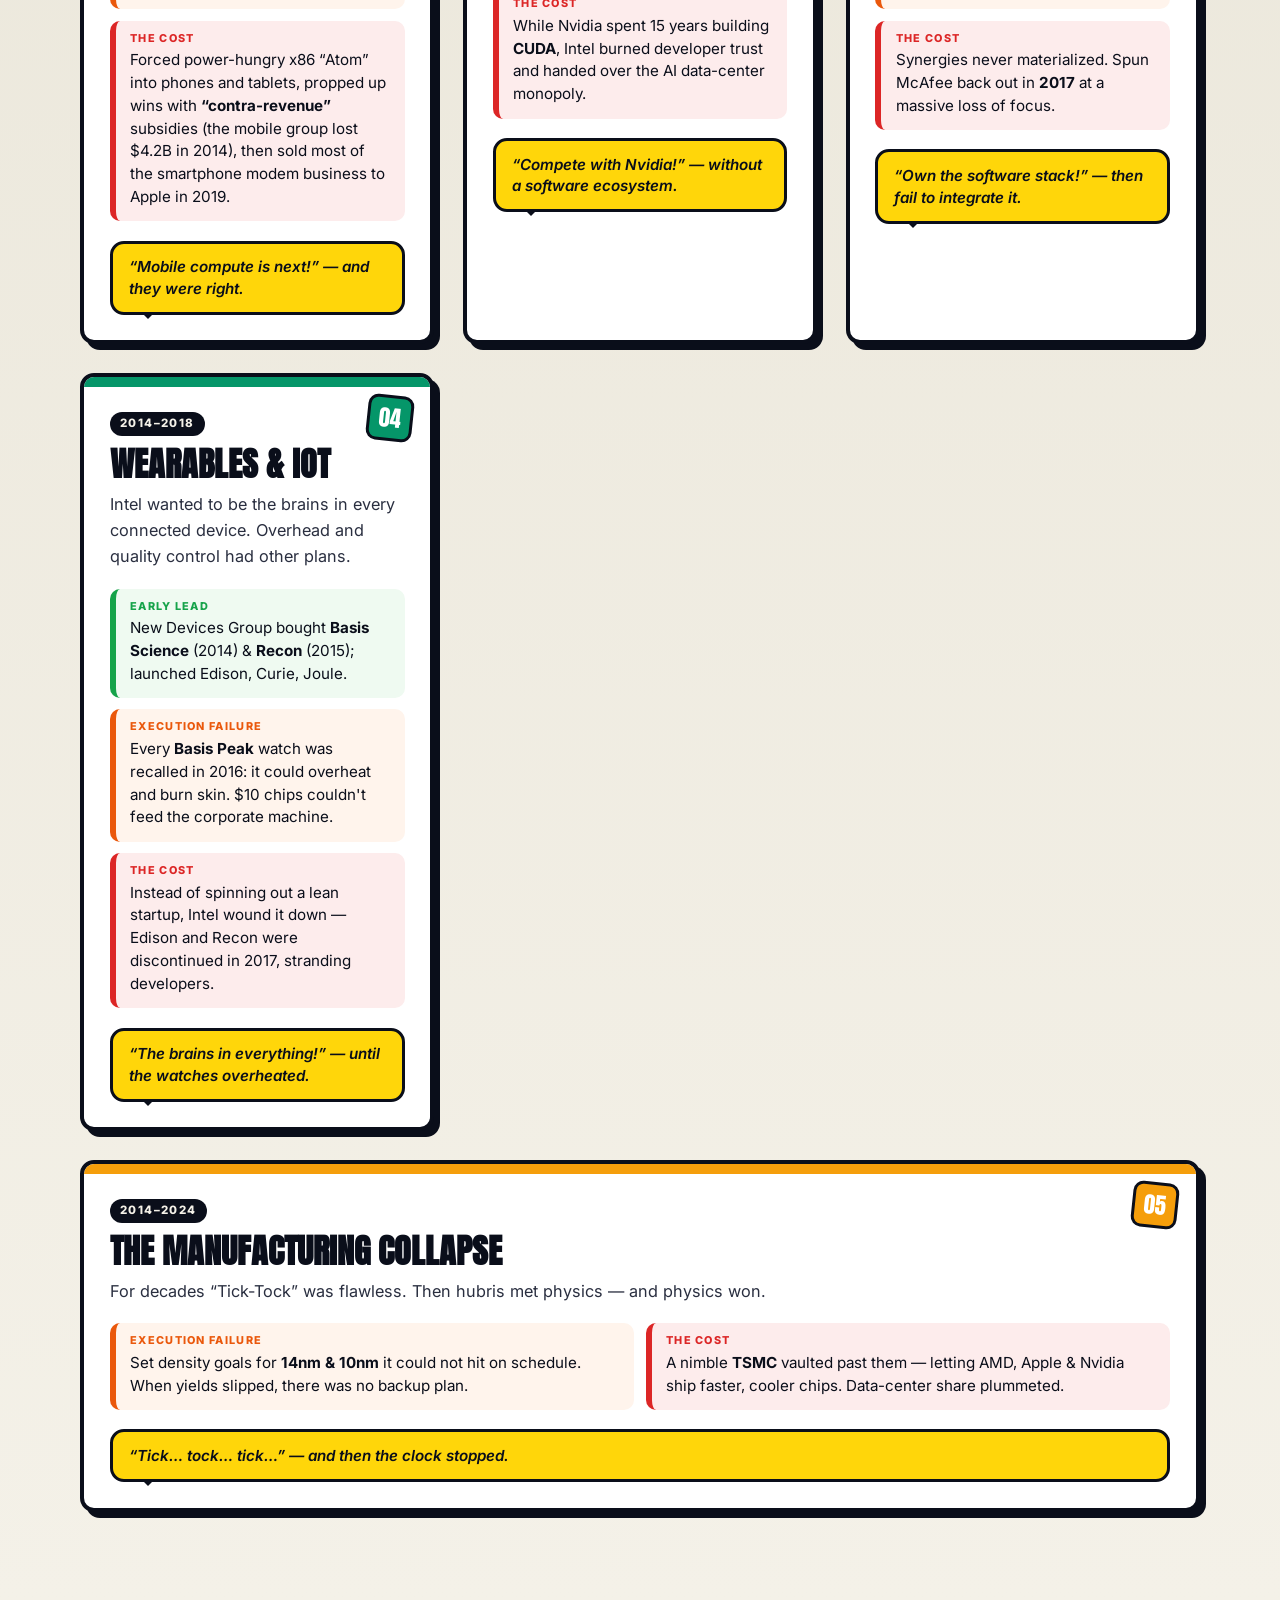
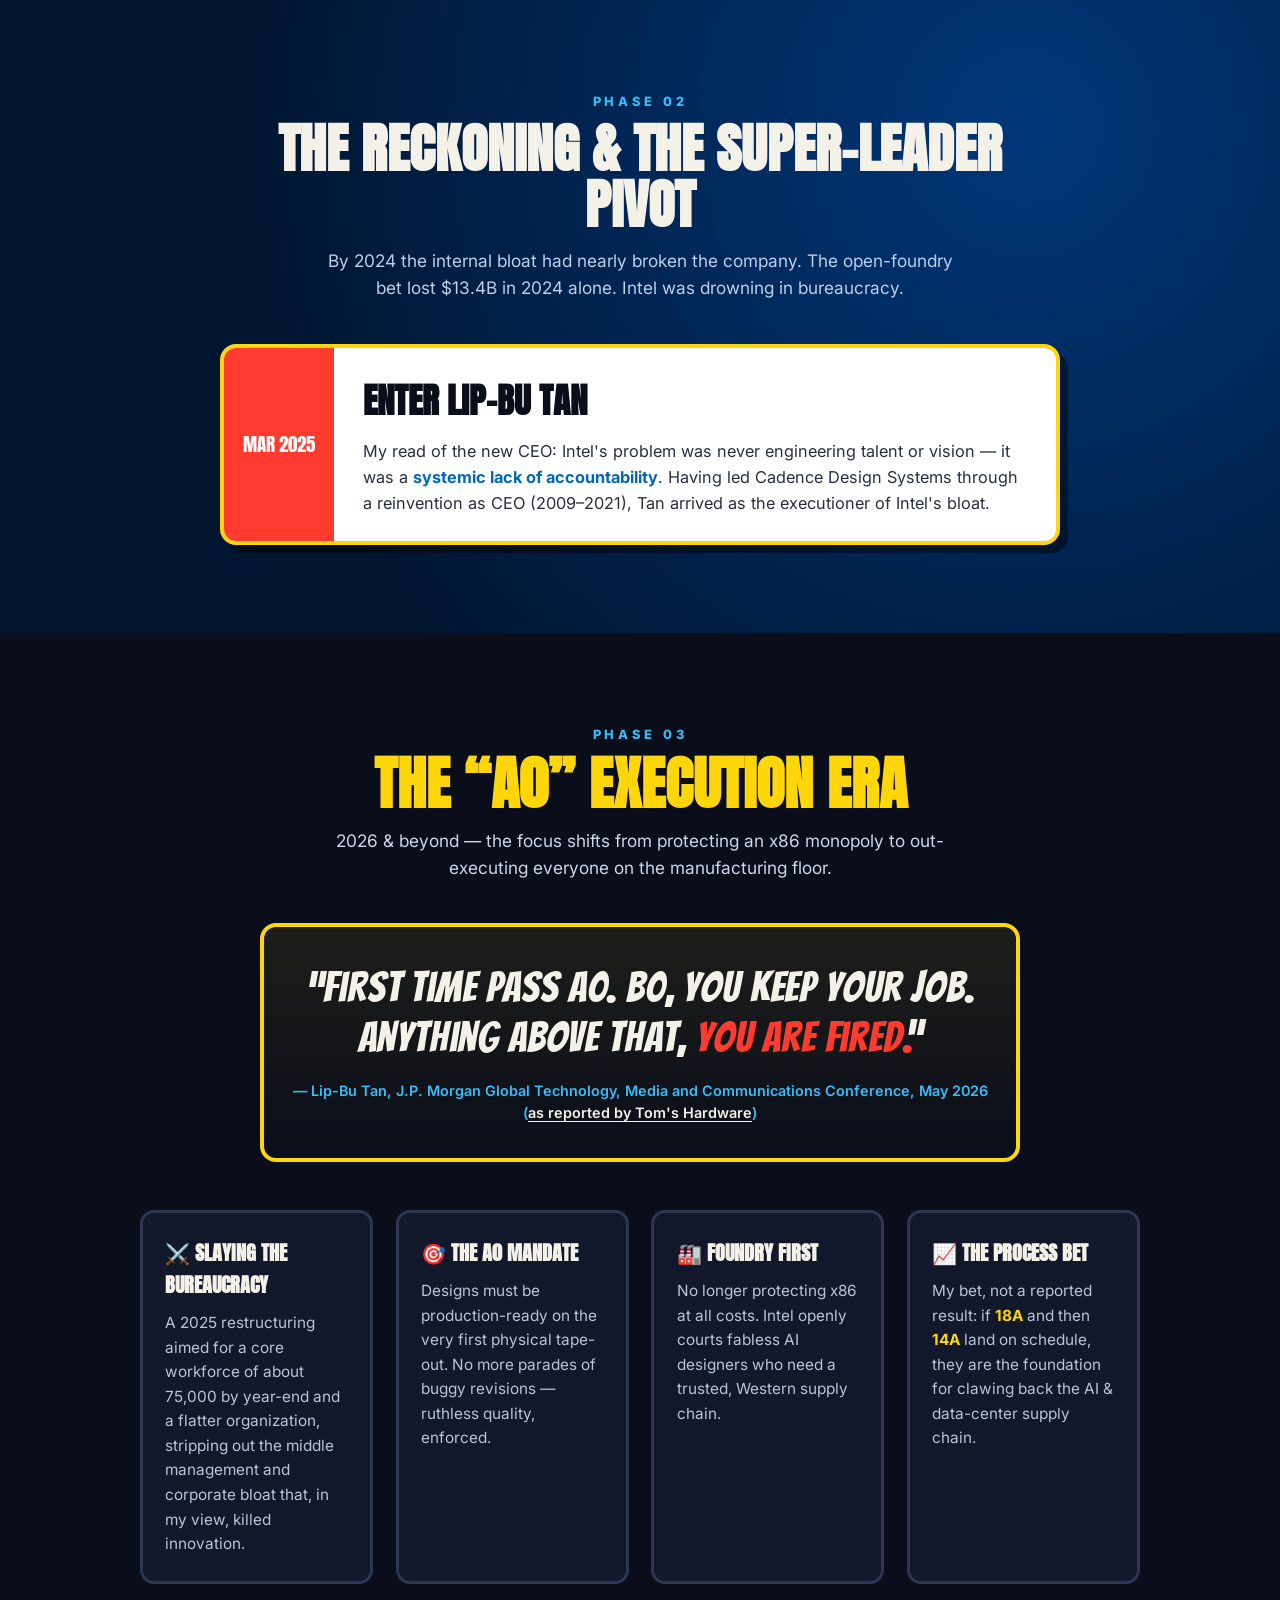
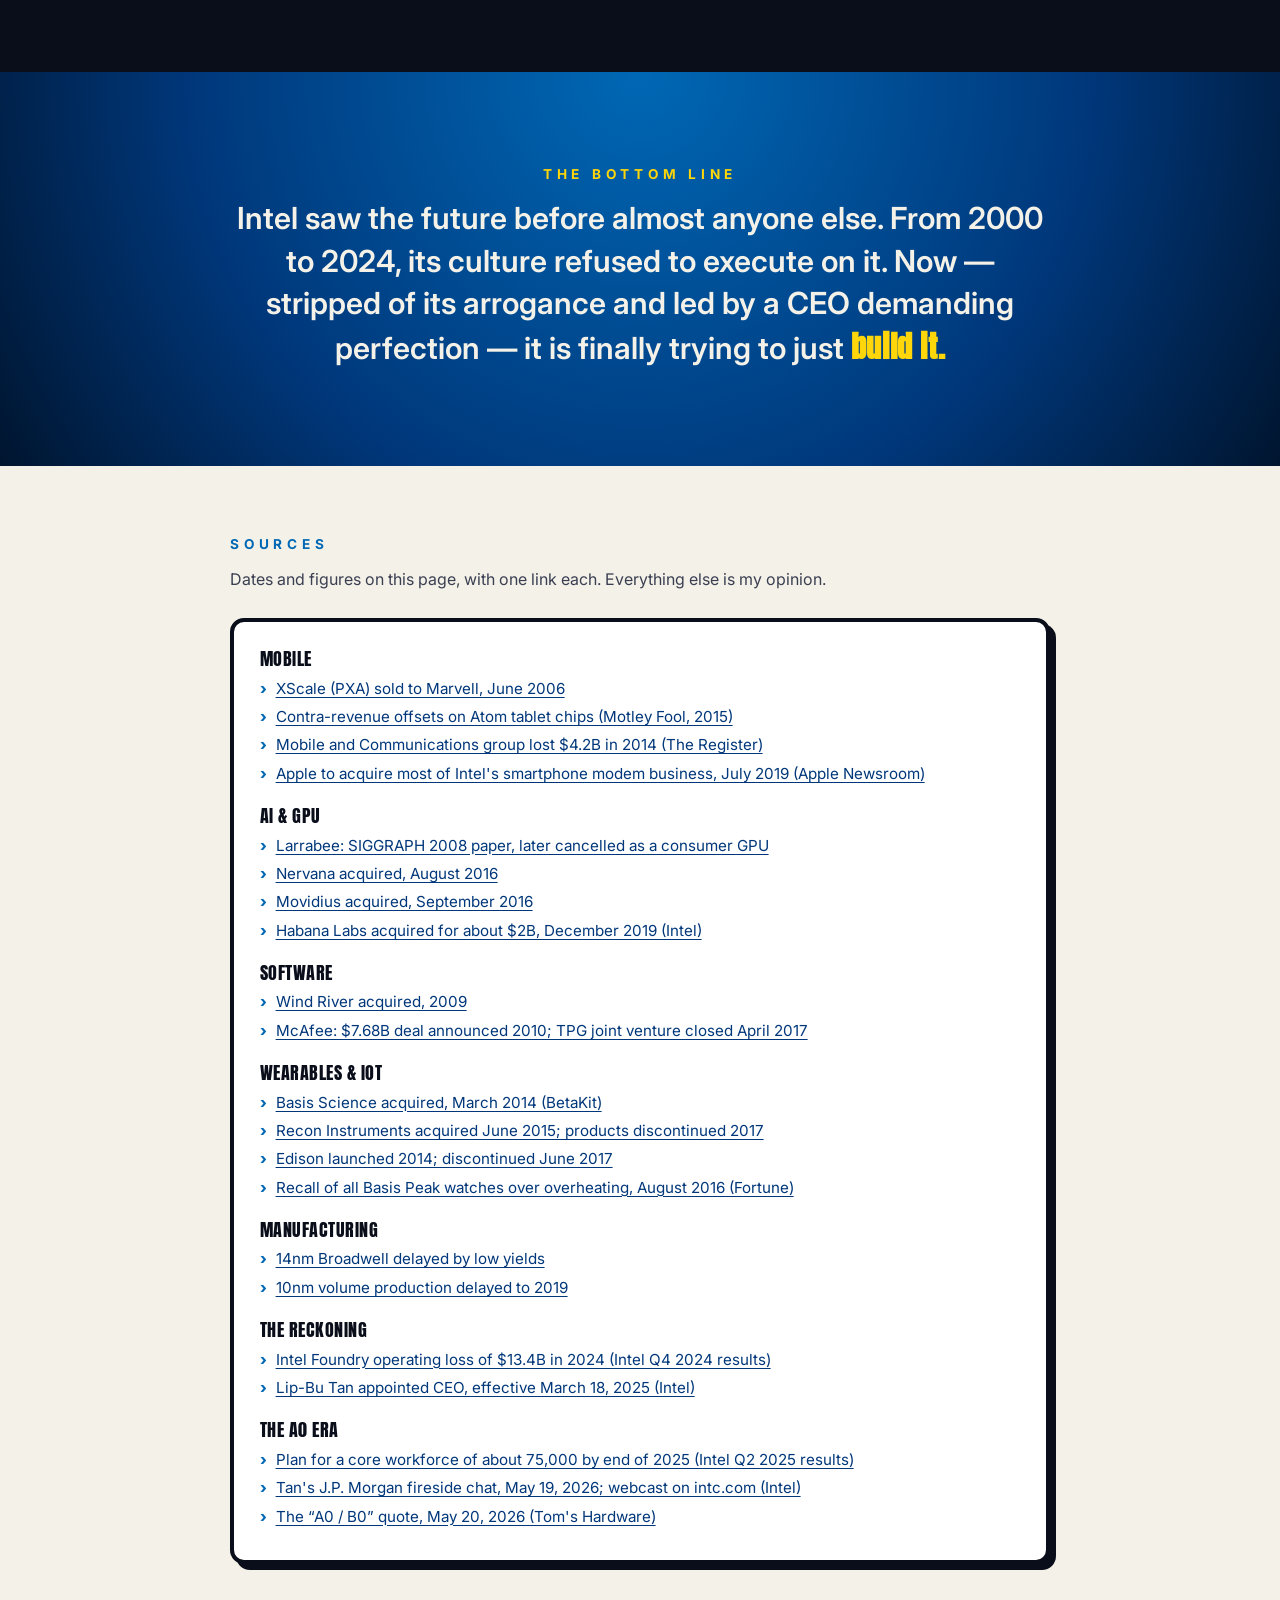
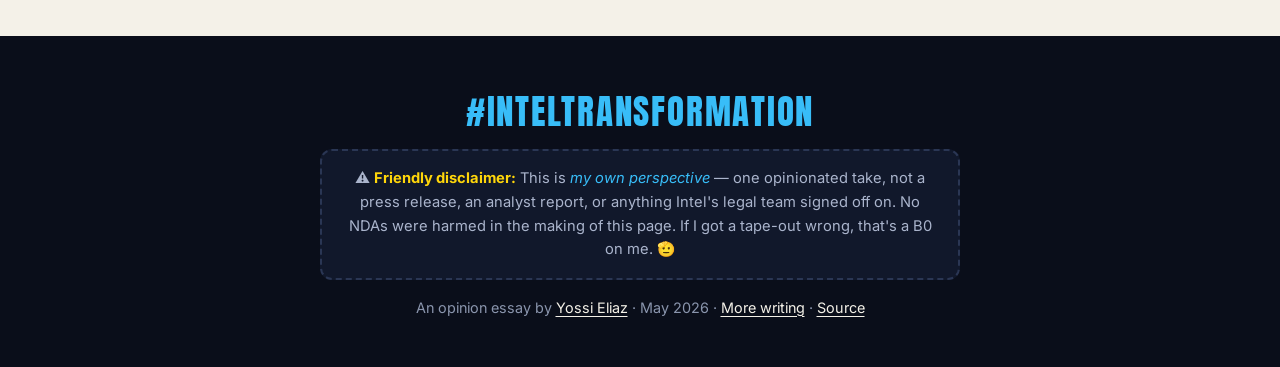
==== commit f64b907f: "Drop the implied on-schedule claim for 18A/14A; link footer name home - "keep landing on schedule" p" ====
--- a/index.html
+++ b/index.html
@@ -256,7 +256,7 @@
       </article>
       <article class="card">
         <h3>📈 The Process Bet</h3>
-        <p>My bet, not a reported result: if <strong>18A / 14A</strong> keep landing on schedule,
+        <p>My bet, not a reported result: if <strong>18A</strong> and then <strong>14A</strong> land on schedule,
            they are the foundation for clawing back the AI &amp; data-center supply chain.</p>
       </article>
     </div>
@@ -320,7 +320,7 @@
     not a press release, an analyst report, or anything Intel's legal team signed off on.
     No NDAs were harmed in the making of this page. If I got a tape-out wrong, that's a B0 on me. 🫡
   </p>
-  <p class="footer__meta">An opinion essay by <a href="https://zozo123.github.io/">Yossi Eliaz</a> · May 2026 · <a href="https://zozo123.github.io/">More writing</a> · <a href="https://github.com/zozo123/intel-story">Source</a></p>
+  <p class="footer__meta">An opinion essay by <a href="https://yossieliaz.netlify.app/">Yossi Eliaz</a> · May 2026 · <a href="https://zozo123.github.io/">More writing</a> · <a href="https://github.com/zozo123/intel-story">Source</a></p>
 </footer>
 
 <button type="button" id="toTop" class="to-top" aria-label="Back to top">↑</button>
